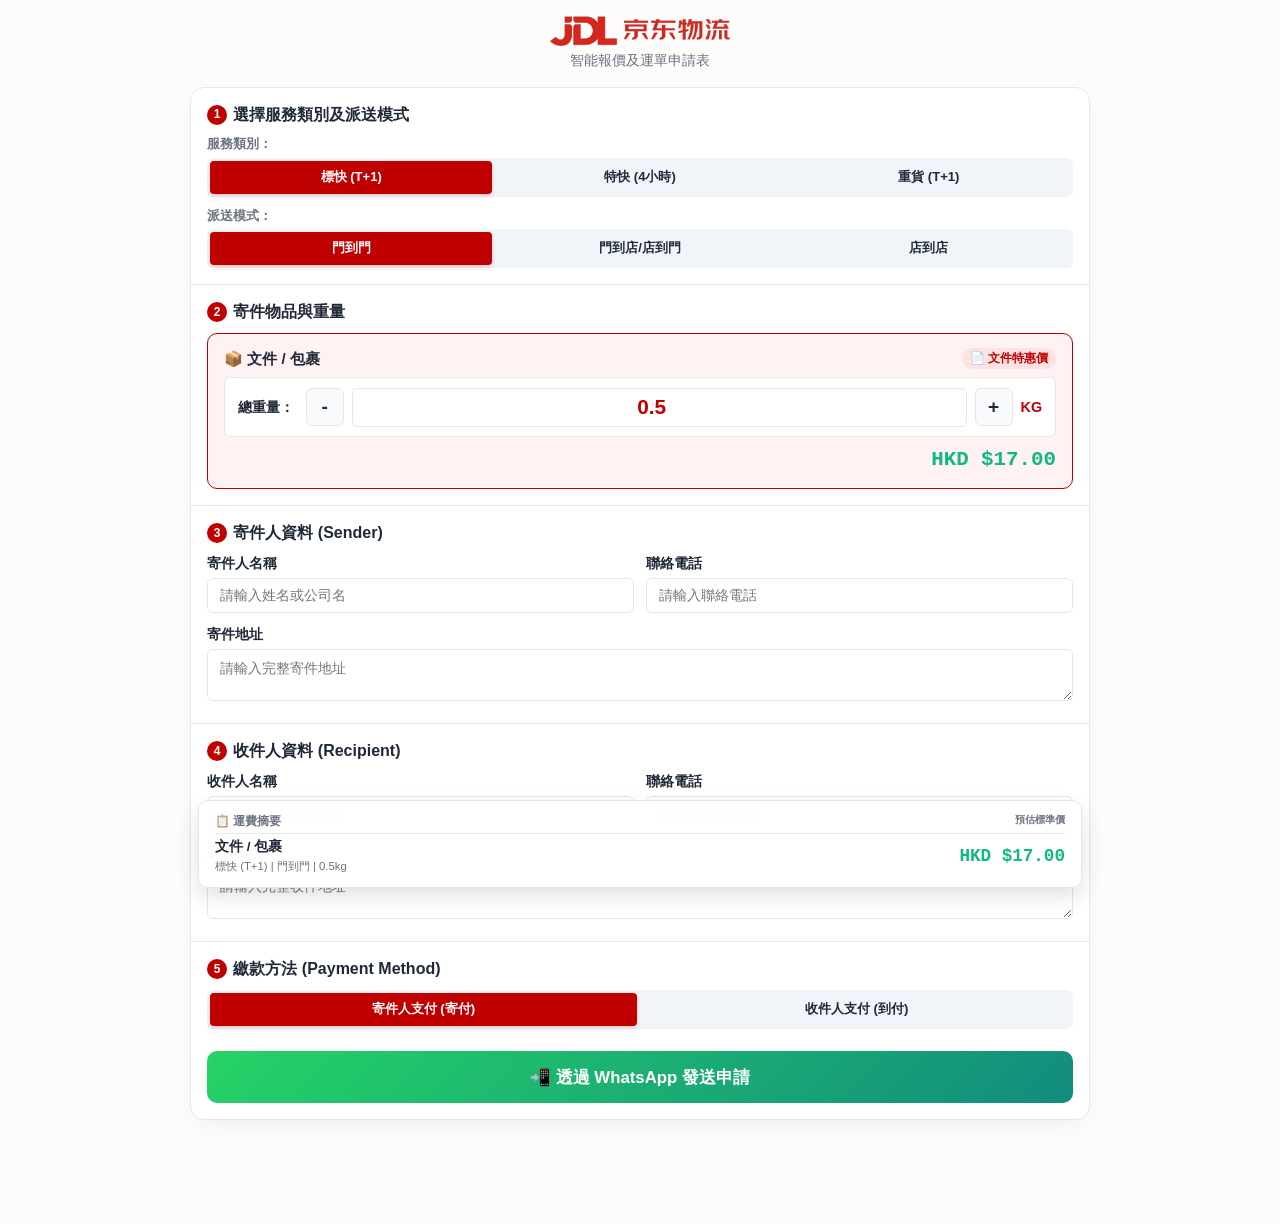
==== index.html @ 19d248dd "Add files via upload" ====
<!DOCTYPE html>
<html lang="zh-HK">
<head>
    <meta charset="UTF-8">
    <meta name="viewport" content="width=device-width, initial-scale=1.0">
    <title>京東快遞服務申請表</title>
    
    <!-- Google tag (gtag.js) -->
    <script async src="https://www.googletagmanager.com/gtag/js?id=G-VL0L3652B4"></script>
    <script>
      window.dataLayer = window.dataLayer || [];
      function gtag(){dataLayer.push(arguments);}
      gtag('js', new Date());

      gtag('config', 'G-VL0L3652B4');
    </script>

    <!-- Meta Pixel (Facebook Pixel) 追蹤碼 -->
    <script>
      !function(f,b,e,v,n,t,s)
      {if(f.fbq)return;n=f.fbq=function(){n.callMethod?
      n.callMethod.apply(n,arguments):n.queue.push(arguments)};
      if(!f._fbq)f._fbq=n;n.push=n;n.loaded=!0;n.version='2.0';
      n.queue=[];t=b.createElement(e);t.async=!0;
      t.src=v;s=b.getElementsByTagName(e)[0];
      s.parentNode.insertBefore(t,s)}(window, document,'script',
      'https://connect.facebook.net/en_US/fbevents.js');
      
      fbq('init', 'YOUR_PIXEL_ID');
      fbq('track', 'PageView');
    </script>
    <noscript>
      <img height="1" width="1" style="display:none" src="https://www.facebook.com/tr?id=YOUR_PIXEL_ID&ev=PageView&noscript=1"/>
    </noscript>

    <style>
        :root {
            --bg-primary: #fdfcfb;
            --bg-secondary: #ffffff;
            --accent-red: #c00000;
            --accent-green: #10b981;
            --text-primary: #1f2937;
            --text-secondary: #6b7280;
            --border-light: #e5e7eb;
            --radius-sm: 6px;
            --radius-md: 10px;
            --radius-lg: 14px;
        }

        * {
            margin: 0;
            padding: 0;
            box-sizing: border-box;
        }

        body {
            font-family: 'Inter', -apple-system, BlinkMacSystemFont, sans-serif;
            background: var(--bg-primary);
            color: var(--text-primary);
            line-height: 1.4;
            padding: 1rem 0.75rem 6.5rem 0.75rem;
        }

        .container {
            max-width: 900px;
            margin: 0 auto;
        }

        .header {
            text-align: center;
            margin-bottom: 1rem;
        }

        .header-logo {
            max-width: 180px;
            width: 60%;
            height: auto;
            display: block;
            margin: 0 auto 0.25rem auto;
        }

        .header p {
            font-size: 0.9rem;
            color: var(--text-secondary);
        }

        .form-container {
            background: var(--bg-secondary);
            border-radius: var(--radius-lg);
            box-shadow: 0 10px 25px -5px rgba(0, 0, 0, 0.05);
            overflow: hidden;
            border: 1px solid var(--border-light);
        }

        .form-section {
            padding: 1rem;
            border-bottom: 1px solid var(--border-light);
        }

        .form-section:last-child {
            border-bottom: none;
        }

        .section-title {
            font-size: 1rem;
            font-weight: 700;
            margin-bottom: 0.6rem;
            display: flex;
            align-items: center;
            gap: 0.4rem;
        }

        .section-icon {
            width: 20px;
            height: 20px;
            background: var(--accent-red);
            border-radius: 50%;
            display: flex;
            align-items: center;
            justify-content: center;
            color: white;
            font-size: 0.75rem;
            font-weight: 700;
            flex-shrink: 0;
        }

        .compact-group {
            margin-bottom: 0.6rem;
        }

        .compact-group:last-child {
            margin-bottom: 0;
        }

        .compact-label {
            font-size: 0.8rem;
            font-weight: 600;
            color: var(--text-secondary);
            margin-bottom: 0.3rem;
            display: block;
        }

        .segmented-grid {
            display: grid;
            grid-template-columns: repeat(3, 1fr);
            gap: 0.4rem;
            background: #f1f5f9;
            padding: 3px;
            border-radius: var(--radius-sm);
        }

        .segmented-btn {
            position: relative;
            text-align: center;
            padding: 0.45rem 0.2rem;
            border-radius: 4px;
            cursor: pointer;
            font-size: 0.82rem;
            font-weight: 600;
            color: var(--text-primary);
            transition: all 0.15s ease;
            display: flex;
            align-items: center;
            justify-content: center;
            user-select: none;
            white-space: nowrap;
        }

        .segmented-btn input[type="radio"] {
            position: absolute;
            opacity: 0;
            width: 0;
            height: 0;
        }

        .segmented-btn:has(input:checked) {
            background-color: var(--accent-red);
            color: #ffffff;
            font-weight: 700;
            box-shadow: 0 2px 4px rgba(192, 0, 0, 0.2);
        }

        .combined-item-card {
            border: 1.5px solid var(--accent-red);
            background: #fef2f2;
            border-radius: var(--radius-md);
            padding: 0.85rem 1rem;
        }

        .item-title-row {
            display: flex;
            justify-content: space-between;
            align-items: center;
            margin-bottom: 0.5rem;
        }

        .item-title {
            font-size: 0.95rem;
            font-weight: 700;
            color: var(--text-primary);
        }

        .badge-type {
            font-size: 0.75rem;
            padding: 0.15rem 0.5rem;
            border-radius: 12px;
            font-weight: 700;
            background: #fee2e2;
            color: var(--accent-red);
        }

        /* 📐 重量設置容器：自動拉伸佔滿整體闊度 */
        .weight-setting-box {
            display: flex;
            align-items: center;
            justify-content: space-between;
            background: #ffffff;
            padding: 0.6rem 0.8rem;
            border-radius: var(--radius-sm);
            border: 1px solid var(--border-light);
            gap: 0.75rem;
        }

        .weight-stepper {
            display: flex;
            align-items: center;
            gap: 0.5rem;
            flex: 1; /* 👈 伸展佔滿空間 */
        }

        .btn-step {
            width: 38px;
            height: 38px;
            border: 1px solid var(--border-light);
            background: #f8fafc;
            border-radius: 6px;
            font-size: 1.2rem;
            font-weight: bold;
            color: var(--text-primary);
            cursor: pointer;
            display: flex;
            align-items: center;
            justify-content: center;
            flex-shrink: 0;
        }

        .quantity-input {
            flex: 1; /* 👈 自動放大佔滿按鈕之間的闊度 */
            width: 100%;
            min-width: 0;
            padding: 0.4rem 0.2rem;
            border: 1.5px solid var(--border-light);
            border-radius: var(--radius-sm);
            text-align: center;
            font-size: 1.3rem;
            font-weight: 800;
            color: var(--accent-red);
            background: #ffffff;
        }

        .price-large-display {
            margin-top: 0.5rem;
            text-align: right;
            font-size: 1.3rem;
            font-weight: 800;
            color: var(--accent-green);
            font-family: monospace;
        }

        .form-group {
            margin-bottom: 0.75rem;
        }

        .form-label {
            display: block;
            font-weight: 600;
            margin-bottom: 0.3rem;
            font-size: 0.85rem;
        }

        .form-input {
            width: 100%;
            padding: 0.55rem 0.75rem;
            border: 1px solid var(--border-light);
            border-radius: var(--radius-sm);
            font-size: 0.9rem;
            transition: border-color 0.2s ease;
        }

        .form-input:focus {
            outline: none;
            border-color: #25D366;
        }

        textarea.form-input {
            resize: vertical;
        }

        .form-row {
            display: grid;
            grid-template-columns: 1fr 1fr;
            gap: 0.75rem;
        }

        .submit-btn {
            width: 100%;
            padding: 0.9rem;
            background: linear-gradient(135deg, #25D366, #128C7E);
            color: white;
            border: none;
            border-radius: var(--radius-md);
            font-size: 1.05rem;
            font-weight: 700;
            cursor: pointer;
            transition: all 0.3s ease;
            position: relative;
        }

        .submit-btn.ready-to-submit {
            animation: pulse-glow 1.5s infinite ease-in-out;
            background: linear-gradient(135deg, #20bd5a, #0e7065);
        }

        @keyframes pulse-glow {
            0% {
                transform: scale(1);
                box-shadow: 0 0 0 0 rgba(37, 211, 102, 0.7);
            }
            50% {
                transform: scale(1.02);
                box-shadow: 0 0 0 14px rgba(37, 211, 102, 0);
            }
            100% {
                transform: scale(1);
                box-shadow: 0 0 0 0 rgba(37, 211, 102, 0);
            }
        }

        .floating-total {
            position: fixed;
            bottom: 0.75rem;
            right: 0.75rem;
            left: 0.75rem;
            background: rgba(255, 255, 255, 0.98);
            padding: 0.75rem 1rem;
            border-radius: var(--radius-md);
            box-shadow: 0 8px 20px rgba(0, 0, 0, 0.12);
            border: 1px solid var(--border-light);
            z-index: 1000;
            max-width: 884px;
            margin: 0 auto;
        }

        .floating-total-header {
            font-size: 0.75rem;
            font-weight: 700;
            color: var(--text-secondary);
            margin-bottom: 0.2rem;
            border-bottom: 1px solid var(--border-light);
            padding-bottom: 0.2rem;
            display: flex;
            justify-content: space-between;
        }

        .summary-row {
            display: flex;
            justify-content: space-between;
            align-items: center;
            font-size: 0.85rem;
        }

        @media (max-width: 640px) {
            .form-row { grid-template-columns: 1fr; gap: 0.5rem; }
        }
    </style>
</head>
<body>
    <div class="container">
        <div class="header">
            <img src="jdl-logo.png" alt="京東物流 JDL Logo" class="header-logo">
            <p>智能報價及運單申請表</p>
        </div>

        <form id="orderForm" class="form-container">
            
            <!-- 區塊 1：服務類別及派送模式 -->
            <div class="form-section">
                <h2 class="section-title">
                    <span class="section-icon">1</span>
                    選擇服務類別及派送模式
                </h2>
                
                <div class="compact-group">
                    <span class="compact-label">服務類別：</span>
                    <div class="segmented-grid">
                        <label class="segmented-btn">
                            <input type="radio" name="serviceType" value="standard" checked>
                            <span>標快 (T+1)</span>
                        </label>
                        <label class="segmented-btn">
                            <input type="radio" name="serviceType" value="express">
                            <span>特快 (4小時)</span>
                        </label>
                        <label class="segmented-btn">
                            <input type="radio" name="serviceType" value="heavy">
                            <span>重貨 (T+1)</span>
                        </label>
                    </div>
                </div>

                <div class="compact-group">
                    <span class="compact-label">派送模式：</span>
                    <div class="segmented-grid">
                        <label class="segmented-btn">
                            <input type="radio" name="deliveryMethod" value="d2d" checked>
                            <span>門到門</span>
                        </label>
                        <label class="segmented-btn">
                            <input type="radio" name="deliveryMethod" value="d2s">
                            <span>門到店/店到門</span>
                        </label>
                        <label class="segmented-btn">
                            <input type="radio" name="deliveryMethod" value="s2s">
                            <span>店到店</span>
                        </label>
                    </div>
                </div>
            </div>

            <!-- 區塊 2：寄件物品與重量 -->
            <div class="form-section">
                <h2 class="section-title">
                    <span class="section-icon">2</span>
                    寄件物品與重量
                </h2>
                
                <div class="combined-item-card">
                    <div class="item-title-row">
                        <span class="item-title">📦 文件 / 包裹</span>
                        <span class="badge-type" id="pricingTypeBadge">📄 文件特惠價</span>
                    </div>

                    <div class="weight-setting-box">
                        <span style="font-weight: 700; font-size: 0.85rem; flex-shrink:0;">總重量：</span>
                        <div class="weight-stepper">
                            <button type="button" class="btn-step" onclick="changeWeight(-0.5)">-</button>
                            <input type="number" id="weightInput" class="quantity-input" min="0.1" max="3000" step="0.5" value="0.5">
                            <button type="button" class="btn-step" onclick="changeWeight(0.5)">+</button>
                            <span style="font-weight: 800; color: var(--accent-red); font-size: 0.9rem; flex-shrink:0;">KG</span>
                        </div>
                    </div>

                    <!-- 價格加入 HKD -->
                    <div class="price-large-display" id="itemPriceDisplay">
                        HKD $17.00
                    </div>
                </div>
            </div>

            <!-- 區塊 3：寄件人資料 -->
            <div class="form-section">
                <h2 class="section-title">
                    <span class="section-icon">3</span>
                    寄件人資料 (Sender)
                </h2>
                <div class="form-row">
                    <div class="form-group">
                        <label class="form-label" for="senderName">寄件人名稱</label>
                        <input type="text" id="senderName" class="form-input" required placeholder="請輸入姓名或公司名">
                    </div>
                    <div class="form-group">
                        <label class="form-label" for="senderPhone">聯絡電話</label>
                        <input type="tel" id="senderPhone" class="form-input" required maxlength="12" inputmode="numeric" placeholder="請輸入聯絡電話">
                    </div>
                </div>
                <div class="form-group" style="margin-bottom:0;">
                    <label class="form-label" for="senderAddress">寄件地址</label>
                    <textarea id="senderAddress" class="form-input" rows="2" required placeholder="請輸入完整寄件地址"></textarea>
                </div>
            </div>

            <!-- 區塊 4：收件人資料 -->
            <div class="form-section">
                <h2 class="section-title">
                    <span class="section-icon">4</span>
                    收件人資料 (Recipient)
                </h2>
                <div class="form-row">
                    <div class="form-group">
                        <label class="form-label" for="recipientName">收件人名稱</label>
                        <input type="text" id="recipientName" class="form-input" required placeholder="請輸入姓名或公司名">
                    </div>
                    <div class="form-group">
                        <label class="form-label" for="recipientPhone">聯絡電話</label>
                        <input type="tel" id="recipientPhone" class="form-input" required maxlength="12" inputmode="numeric" placeholder="請輸入聯絡電話">
                    </div>
                </div>
                <div class="form-group" style="margin-bottom:0;">
                    <label class="form-label" for="recipientAddress">到貨地址</label>
                    <textarea id="recipientAddress" class="form-input" rows="2" required placeholder="請輸入完整收件地址"></textarea>
                </div>
            </div>

            <!-- 區塊 5：付款方式 -->
            <div class="form-section">
                <h2 class="section-title">
                    <span class="section-icon">5</span>
                    繳款方法 (Payment Method)
                </h2>
                <div class="segmented-grid" style="grid-template-columns: 1fr 1fr;">
                    <label class="segmented-btn">
                        <input type="radio" name="paymentMethod" value="寄件人支付 (寄付)" checked>
                        <span>寄件人支付 (寄付)</span>
                    </label>
                    <label class="segmented-btn">
                        <input type="radio" name="paymentMethod" value="收件人支付 (到付)">
                        <span>收件人支付 (到付)</span>
                    </label>
                </div>
                <br>
                <button type="submit" class="submit-btn" id="submitBtn">📲 透過 WhatsApp 發送申請</button>
            </div>
        </form>
    </div>

    <!-- 浮動運費摘要面板 -->
    <div class="floating-total">
        <div class="floating-total-header">
            <span>📋 運費摘要</span>
            <small style="color:var(--text-secondary);">預估標準價</small>
        </div>
        <div id="orderSummary"></div>
    </div>

    <script>
        let currentCalculatedPrice = 0;
        let currentError = null;

        function changeWeight(delta) {
            const input = document.getElementById('weightInput');
            let val = parseFloat(input.value) || 0;
            val = Math.max(0.1, parseFloat((val + delta).toFixed(1)));
            input.value = val;
            updateAllPrices();
        }

        // 依據完整 $0.5kg 梯次進階運費計算邏輯
        function calculatePrice(weight, serviceType, deliveryMethod) {
            if (weight <= 0) return { finalPrice: null, error: '請輸入有效重量' };

            if (serviceType === 'express') {
                deliveryMethod = 'd2d';
            }

            // 1. 0.5kg 特惠
            if (weight <= 0.5) {
                if (serviceType === 'heavy') {
                    return { finalPrice: null, error: '京快重貨不設 0.5kg 項目' };
                }
                if (serviceType === 'express') {
                    return { finalPrice: 33 };
                }
                if (serviceType === 'standard') {
                    if (deliveryMethod === 's2s') return { finalPrice: 14 };
                    return { finalPrice: 17 };
                }
            }

            // 2. 超過 20.0kg
            if (weight > 20) {
                if (serviceType === 'express') {
                    return { finalPrice: null, error: '京東特快上限為 20kg (不設此項目)' };
                }
                if (serviceType === 'standard') {
                    const extraKg = Math.ceil(weight - 20);
                    let basePrice = 258;
                    if (deliveryMethod === 'd2s') basePrice = 253;
                    if (deliveryMethod === 's2s') basePrice = 248;
                    return { finalPrice: basePrice + (extraKg * 13) };
                }
                if (serviceType === 'heavy') {
                    if (weight <= 39) return { finalPrice: 155 };
                    if (weight <= 59) return { finalPrice: 184 };
                    if (weight <= 79) return { finalPrice: 230 };
                    if (weight <= 300) return { finalPrice: 276 };
                    
                    const extraKg = Math.ceil(weight - 300);
                    return { finalPrice: 276 + (extraKg * 0.7) };
                }
            }

            // 3. 0.5kg - 20.0kg 完整 $0.5kg 級距矩陣
            const tier = (Math.ceil(weight * 2) / 2).toFixed(1);

            const priceTable = {
                "1.0": { express: 33, heavy: 27, standard: { d2d: 27, d2s: 22, s2s: 14 } },
                "1.5": { express: 41, heavy: 34, standard: { d2d: 34, d2s: 29, s2s: 14 } },
                "2.0": { express: 48, heavy: 40, standard: { d2d: 40, d2s: 35, s2s: 14 } },
                "2.5": { express: 56, heavy: 47, standard: { d2d: 47, d2s: 42, s2s: 24 } },
                "3.0": { express: 63, heavy: 53, standard: { d2d: 53, d2s: 48, s2s: 24 } },
                "3.5": { express: 71, heavy: 60, standard: { d2d: 53, d2s: 48, s2s: 24 } },
                "4.0": { express: 78, heavy: 66, standard: { d2d: 53, d2s: 48, s2s: 24 } },
                "4.5": { express: 86, heavy: 73, standard: { d2d: 53, d2s: 48, s2s: 24 } },
                "5.0": { express: 95, heavy: 78, standard: { d2d: 53, d2s: 48, s2s: 34 } },
                "5.5": { express: 95, heavy: 78, standard: { d2d: 53, d2s: 48, s2s: 34 } },
                "6.0": { express: 109, heavy: 81, standard: { d2d: 62, d2s: 57, s2s: 34 } },
                "6.5": { express: 109, heavy: 81, standard: { d2d: 62, d2s: 57, s2s: 34 } },
                "7.0": { express: 123, heavy: 81, standard: { d2d: 62, d2s: 57, s2s: 34 } },
                "7.5": { express: 123, heavy: 81, standard: { d2d: 62, d2s: 57, s2s: 34 } },
                "8.0": { express: 138, heavy: 81, standard: { d2d: 62, d2s: 57, s2s: 34 } },
                "8.5": { express: 138, heavy: 81, standard: { d2d: 62, d2s: 57, s2s: 34 } },
                "9.0": { express: 152, heavy: 81, standard: { d2d: 62, d2s: 57, s2s: 34 } },
                "9.5": { express: 152, heavy: 81, standard: { d2d: 62, d2s: 57, s2s: 34 } },
                "10.0": { express: 166, heavy: 81, standard: { d2d: 62, d2s: 57, s2s: 61 } },
                "10.5": { express: 166, heavy: 81, standard: { d2d: 62, d2s: 57, s2s: 61 } },
                "11.0": { express: 180, heavy: 118, standard: { d2d: 71, d2s: 66, s2s: 61 } },
                "11.5": { express: 180, heavy: 118, standard: { d2d: 71, d2s: 66, s2s: 61 } },
                "12.0": { express: 195, heavy: 118, standard: { d2d: 71, d2s: 66, s2s: 61 } },
                "12.5": { express: 195, heavy: 118, standard: { d2d: 71, d2s: 66, s2s: 61 } },
                "13.0": { express: 209, heavy: 118, standard: { d2d: 71, d2s: 66, s2s: 61 } },
                "13.5": { express: 209, heavy: 118, standard: { d2d: 71, d2s: 66, s2s: 61 } },
                "14.0": { express: 223, heavy: 118, standard: { d2d: 71, d2s: 66, s2s: 61 } },
                "14.5": { express: 223, heavy: 118, standard: { d2d: 71, d2s: 66, s2s: 61 } },
                "15.0": { express: 238, heavy: 118, standard: { d2d: 71, d2s: 66, s2s: 61 } },
                "15.5": { express: 238, heavy: 118, standard: { d2d: 71, d2s: 66, s2s: 61 } },
                "16.0": { express: 252, heavy: 127, standard: { d2d: 80, d2s: 75, s2s: 70 } },
                "16.5": { express: 252, heavy: 127, standard: { d2d: 80, d2s: 75, s2s: 70 } },
                "17.0": { express: 266, heavy: 127, standard: { d2d: 80, d2s: 75, s2s: 70 } },
                "17.5": { express: 266, heavy: 127, standard: { d2d: 80, d2s: 75, s2s: 70 } },
                "18.0": { express: 281, heavy: 127, standard: { d2d: 80, d2s: 75, s2s: 70 } },
                "18.5": { express: 281, heavy: 127, standard: { d2d: 80, d2s: 75, s2s: 70 } },
                "19.0": { express: 295, heavy: 127, standard: { d2d: 80, d2s: 75, s2s: 70 } },
                "19.5": { express: 295, heavy: 127, standard: { d2d: 80, d2s: 75, s2s: 70 } },
                "20.0": { express: 309, heavy: 127, standard: { d2d: 80, d2s: 75, s2s: 70 } }
            };

            const data = priceTable[tier];
            if (!data) return { finalPrice: null, error: '無此重量級距' };

            if (serviceType === 'express') {
                return { finalPrice: data.express };
            } else if (serviceType === 'heavy') {
                return { finalPrice: data.heavy };
            } else {
                return { finalPrice: data.standard[deliveryMethod] };
            }
        }

        function checkFormValidity() {
            const form = document.getElementById('orderForm');
            const submitBtn = document.getElementById('submitBtn');
            const isFormValid = form.checkValidity() && !currentError;

            if (isFormValid) {
                submitBtn.classList.add('ready-to-submit');
            } else {
                submitBtn.classList.remove('ready-to-submit');
            }
        }

        function setupEventListeners() {
            const form = document.getElementById('orderForm');
            
            document.querySelectorAll('input[name="serviceType"]').forEach(r => r.addEventListener('change', updateAllPrices));
            document.querySelectorAll('input[name="deliveryMethod"]').forEach(r => r.addEventListener('change', updateAllPrices));
            document.getElementById('weightInput').addEventListener('input', updateAllPrices);
            
            form.addEventListener('input', checkFormValidity);
            form.addEventListener('change', checkFormValidity);
            form.addEventListener('submit', handleFormSubmit);
        }

        function updateAllPrices() {
            const deliveryMethod = document.querySelector('input[name="deliveryMethod"]:checked').value;
            const serviceType = document.querySelector('input[name="serviceType"]:checked').value;
            const weight = parseFloat(document.getElementById('weightInput').value) || 0.1;

            const res = calculatePrice(weight, serviceType, deliveryMethod);
            const badge = document.getElementById('pricingTypeBadge');
            const priceDisplay = document.getElementById('itemPriceDisplay');

            if (weight <= 0.5) {
                badge.textContent = '📄 文件特惠價';
                badge.style.background = '#fee2e2';
                badge.style.color = 'var(--accent-red)';
            } else {
                badge.textContent = '📦 包裹標準計價';
                badge.style.background = '#e0f2fe';
                badge.style.color = '#0369a1';
            }

            if (res.finalPrice === null) {
                currentCalculatedPrice = 0;
                currentError = res.error;
                priceDisplay.innerHTML = `<span style="color:#ef4444; font-size:0.95rem;">⚠️ ${res.error}</span>`;
            } else {
                currentCalculatedPrice = res.finalPrice;
                currentError = null;
                priceDisplay.textContent = `HKD $${res.finalPrice.toFixed(2)}`;
            }

            updateOrderSummary(weight, serviceType, deliveryMethod);
            checkFormValidity();
        }

        function updateOrderSummary(weight, serviceType, deliveryMethod) {
            const summaryContainer = document.getElementById('orderSummary');
            const globalMethodStr = document.querySelector('input[name="deliveryMethod"]:checked').parentNode.textContent.trim();

            let serviceLabel = '標快 (T+1)';
            if (serviceType === 'express') serviceLabel = '特快 (4小時)';
            if (serviceType === 'heavy') serviceLabel = '重貨 (T+1)';

            const methodStr = serviceType === 'express' ? '門到門' : globalMethodStr;

            if (currentError) {
                summaryContainer.innerHTML = `
                    <div class="summary-row">
                        <span style="color:#ef4444; font-weight:bold;">${currentError}</span>
                        <span style="color:#ef4444; font-weight:bold;">無法計算</span>
                    </div>
                `;
                return;
            }

            summaryContainer.innerHTML = `
                <div class="summary-row">
                    <span style="flex:1;">
                        <strong>文件 / 包裹</strong><br>
                        <small style="color:var(--text-secondary);">
                            ${serviceLabel} | ${methodStr} | ${weight}kg
                        </small>
                    </span>
                    <span style="font-family:monospace; font-size: 1.1rem; color: var(--accent-green); font-weight: bold;">
                        HKD $${currentCalculatedPrice.toFixed(2)}
                    </span>
                </div>
            `;
        }

        function handleFormSubmit(e) {
            e.preventDefault();

            if (currentError) {
                alert('提示：' + currentError);
                return;
            }

            const weight = parseFloat(document.getElementById('weightInput').value) || 0.1;
            const serviceType = document.querySelector('input[name="serviceType"]:checked').value;
            const globalMethodStr = document.querySelector('input[name="deliveryMethod"]:checked').parentNode.textContent.trim();

            let serviceLabel = '京東標快 (T+1)';
            if (serviceType === 'express') serviceLabel = '京東特快 (4小時)';
            if (serviceType === 'heavy') serviceLabel = '京快重貨 (T+1)';

            const methodStr = serviceType === 'express' ? '門到門' : globalMethodStr;

            let orderDetails = "📦 *【京東快遞 - 新運單申請】*\n\n";
            orderDetails += "*--- 寄件項目 ---*\n";
            orderDetails += `• 類型: 文件 / 包裹\n`;
            orderDetails += `  服務: ${serviceLabel}\n`;
            orderDetails += `  方式: ${methodStr}\n`;
            orderDetails += `  重量: ${weight}kg\n`;
            orderDetails += `*預估標準總金額: HKD $${currentCalculatedPrice.toFixed(2)}*\n\n`;

            const senderName = document.getElementById('senderName').value;
            const senderPhone = document.getElementById('senderPhone').value;
            const senderAddress = document.getElementById('senderAddress').value;

            const recipientName = document.getElementById('recipientName').value;
            const recipientPhone = document.getElementById('recipientPhone').value;
            const recipientAddress = document.getElementById('recipientAddress').value;

            const paymentMethod = document.querySelector('input[name="paymentMethod"]:checked').value;

            orderDetails += "*--- 寄件人資料 ---*\n";
            orderDetails += `👤 名稱: ${senderName}\n`;
            orderDetails += `📞 電話: ${senderPhone}\n`;
            orderDetails += `📍 地址: ${senderAddress}\n\n`;

            orderDetails += "*--- 收件人資料 ---*\n";
            orderDetails += `👤 名稱: ${recipientName}\n`;
            orderDetails += `📞 電話: ${recipientPhone}\n`;
            orderDetails += `📍 地址: ${recipientAddress}\n\n`;

            orderDetails += "*--- 繳款方法 ---*\n";
            orderDetails += `💳 選擇: ${paymentMethod}`;

            const myWhatsAppNumber = "85298884497"; 
            const encodedMessage = encodeURIComponent(orderDetails);
            window.open(`https://wa.me/${myWhatsAppNumber}?text=${encodedMessage}`, '_blank');
        }

        document.addEventListener('DOMContentLoaded', () => {
            setupEventListeners();
            updateAllPrices();
        });
    </script>
</body>
</html>
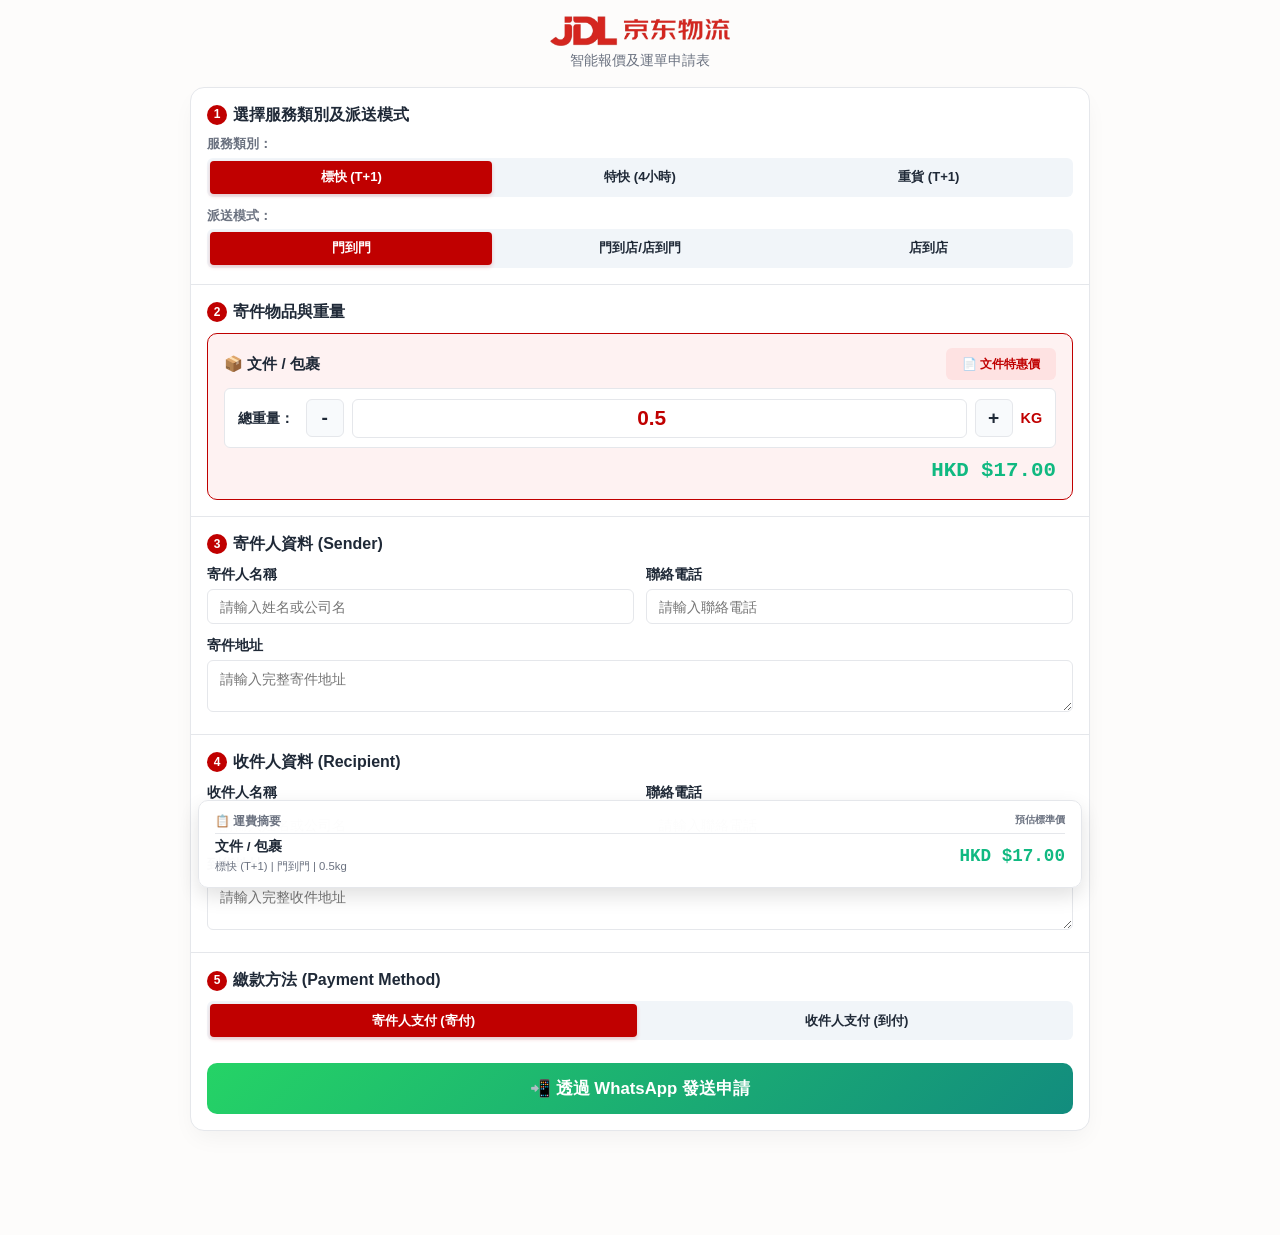
==== commit 65030b89: "Add files via upload" ====
--- a/index.html
+++ b/index.html
@@ -202,12 +202,13 @@
 
         .badge-type {
             font-size: 0.75rem;
-            padding: 0.15rem 0.5rem;
-            border-radius: 12px;
+            padding: 0.5rem 1.0rem;
+            border-radius: 6px;
             font-weight: 700;
             background: #fee2e2;
             color: var(--accent-red);
         }
+
 
         /* 📐 重量設置容器：自動拉伸佔滿整體闊度 */
         .weight-setting-box {
@@ -683,6 +684,10 @@
                 badge.textContent = '📄 文件特惠價';
                 badge.style.background = '#fee2e2';
                 badge.style.color = 'var(--accent-red)';
+            } else if (weight > 20) {
+                badge.textContent = '🏋️ 特快重貨價';
+                badge.style.background = '#fef3c7'; // 醒目的橙黃色背景
+                badge.style.color = '#b45309';      // 深橙色文字
             } else {
                 badge.textContent = '📦 包裹標準計價';
                 badge.style.background = '#e0f2fe';
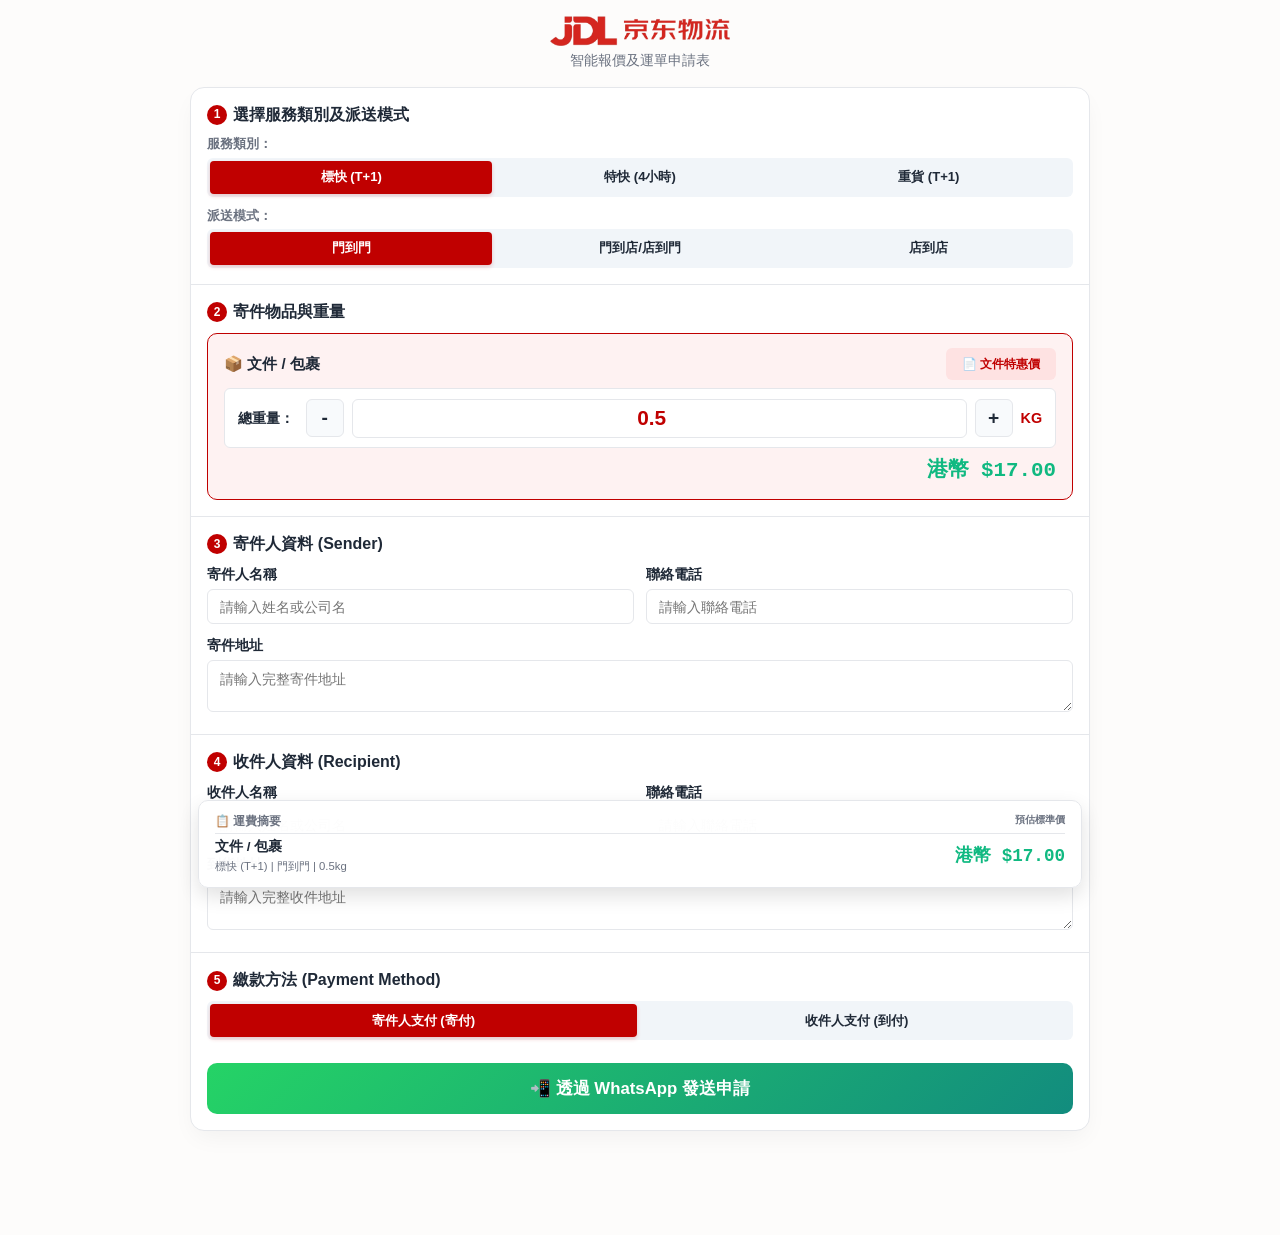
==== commit 8bed3e43: "Add files via upload" ====
--- a/index.html
+++ b/index.html
@@ -208,7 +208,6 @@
             background: #fee2e2;
             color: var(--accent-red);
         }
-
 
         /* 📐 重量設置容器：自動拉伸佔滿整體闊度 */
         .weight-setting-box {
@@ -453,7 +452,7 @@
 
                     <!-- 價格加入 HKD -->
                     <div class="price-large-display" id="itemPriceDisplay">
-                        HKD $17.00
+                        港幣 $17.00
                     </div>
                 </div>
             </div>
@@ -701,7 +700,7 @@
             } else {
                 currentCalculatedPrice = res.finalPrice;
                 currentError = null;
-                priceDisplay.textContent = `HKD $${res.finalPrice.toFixed(2)}`;
+                priceDisplay.textContent = `港幣 $${res.finalPrice.toFixed(2)}`;
             }
 
             updateOrderSummary(weight, serviceType, deliveryMethod);
@@ -737,7 +736,7 @@
                         </small>
                     </span>
                     <span style="font-family:monospace; font-size: 1.1rem; color: var(--accent-green); font-weight: bold;">
-                        HKD $${currentCalculatedPrice.toFixed(2)}
+                        港幣 $${currentCalculatedPrice.toFixed(2)}
                     </span>
                 </div>
             `;
@@ -767,7 +766,7 @@
             orderDetails += `  服務: ${serviceLabel}\n`;
             orderDetails += `  方式: ${methodStr}\n`;
             orderDetails += `  重量: ${weight}kg\n`;
-            orderDetails += `*預估標準總金額: HKD $${currentCalculatedPrice.toFixed(2)}*\n\n`;
+            orderDetails += `*預估標準總金額: 港幣 $${currentCalculatedPrice.toFixed(2)}*\n\n`;
 
             const senderName = document.getElementById('senderName').value;
             const senderPhone = document.getElementById('senderPhone').value;
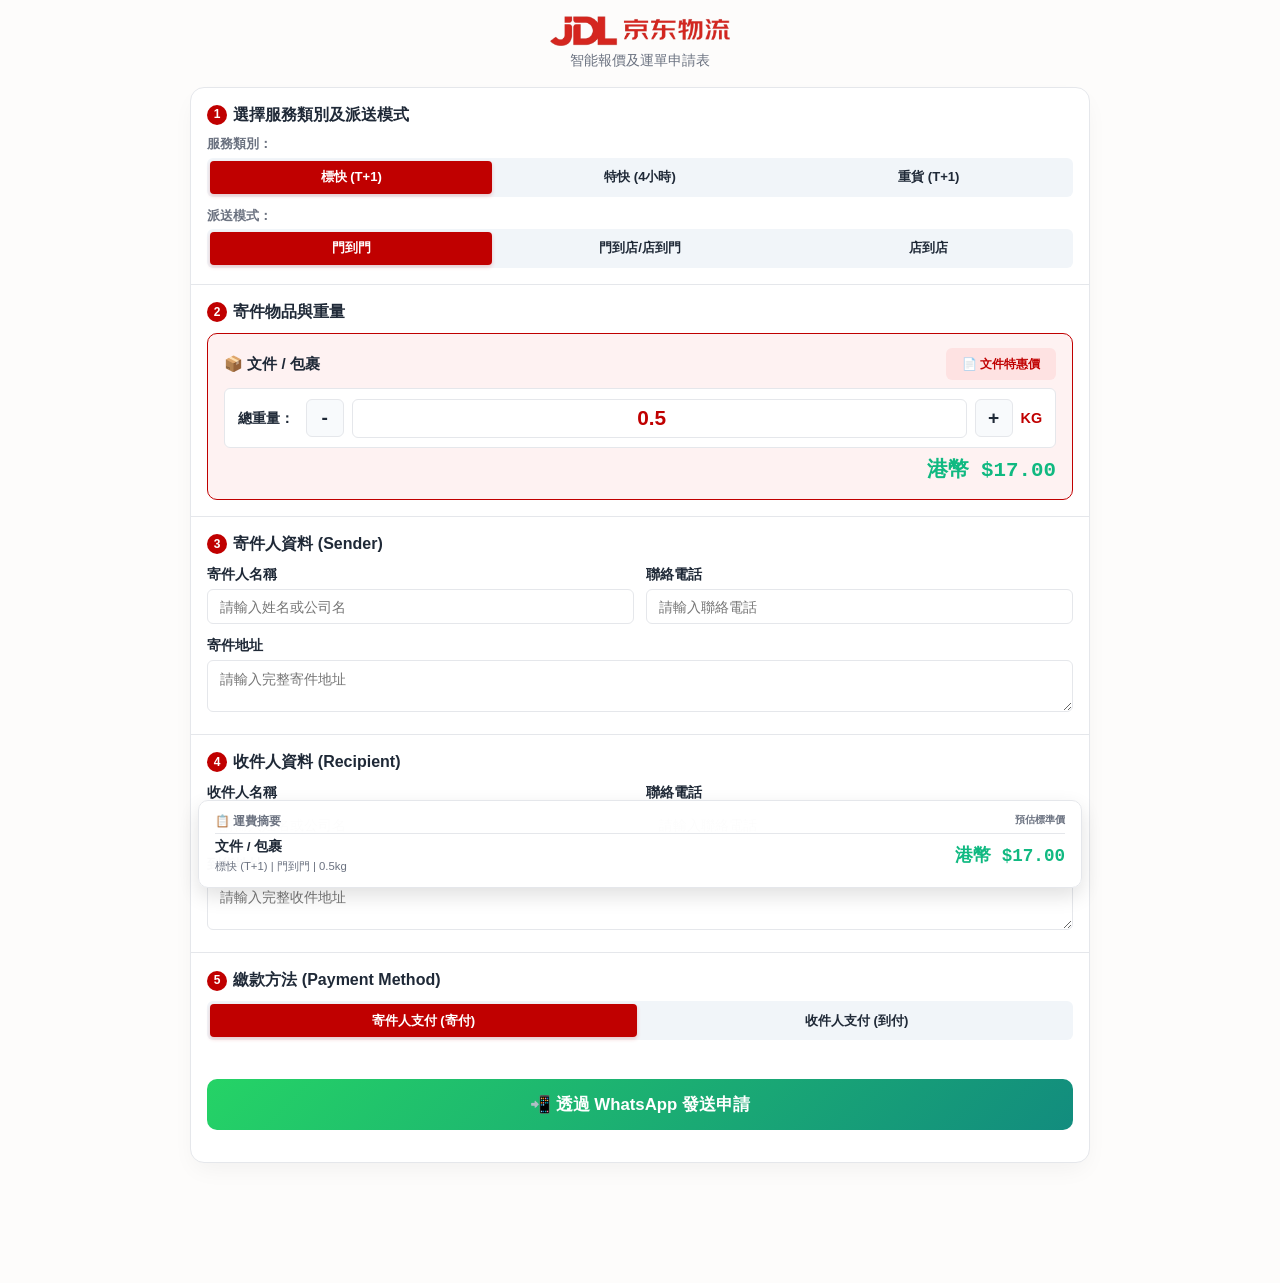
==== commit 776226a8: "Add files via upload" ====
--- a/index.html
+++ b/index.html
@@ -58,7 +58,7 @@
             background: var(--bg-primary);
             color: var(--text-primary);
             line-height: 1.4;
-            padding: 1rem 0.75rem 6.5rem 0.75rem;
+            padding: 1rem 0rem 7.5rem 0rem;
         }
 
         .container {
@@ -302,9 +302,11 @@
             gap: 0.75rem;
         }
 
+
         .submit-btn {
             width: 100%;
             padding: 0.9rem;
+            margin: 1rem 0rem;
             background: linear-gradient(135deg, #25D366, #128C7E);
             color: white;
             border: none;
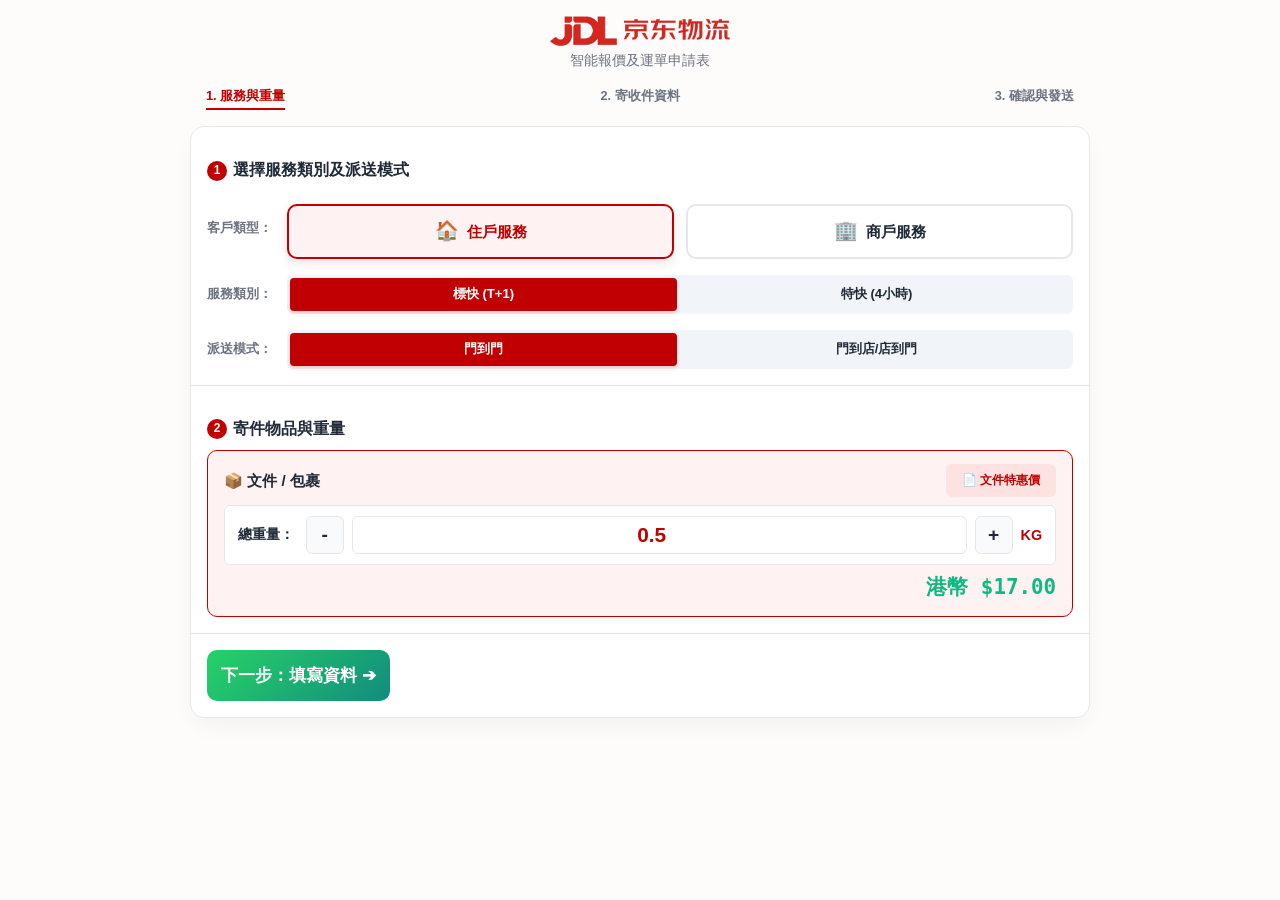
==== commit f6cb3991: "Add files via upload" ====
--- a/index.html
+++ b/index.html
@@ -4,377 +4,17 @@
     <meta charset="UTF-8">
     <meta name="viewport" content="width=device-width, initial-scale=1.0">
     <title>京東快遞服務申請表</title>
+    <!-- 載入外部 CSS -->
+    <link rel="stylesheet" href="style.css">
     
-    <!-- Google tag (gtag.js) -->
+    <!-- Google tag & Meta Pixel 追蹤碼 -->
     <script async src="https://www.googletagmanager.com/gtag/js?id=G-VL0L3652B4"></script>
     <script>
       window.dataLayer = window.dataLayer || [];
       function gtag(){dataLayer.push(arguments);}
       gtag('js', new Date());
-
       gtag('config', 'G-VL0L3652B4');
     </script>
-
-    <!-- Meta Pixel (Facebook Pixel) 追蹤碼 -->
-    <script>
-      !function(f,b,e,v,n,t,s)
-      {if(f.fbq)return;n=f.fbq=function(){n.callMethod?
-      n.callMethod.apply(n,arguments):n.queue.push(arguments)};
-      if(!f._fbq)f._fbq=n;n.push=n;n.loaded=!0;n.version='2.0';
-      n.queue=[];t=b.createElement(e);t.async=!0;
-      t.src=v;s=b.getElementsByTagName(e)[0];
-      s.parentNode.insertBefore(t,s)}(window, document,'script',
-      'https://connect.facebook.net/en_US/fbevents.js');
-      
-      fbq('init', 'YOUR_PIXEL_ID');
-      fbq('track', 'PageView');
-    </script>
-    <noscript>
-      <img height="1" width="1" style="display:none" src="https://www.facebook.com/tr?id=YOUR_PIXEL_ID&ev=PageView&noscript=1"/>
-    </noscript>
-
-    <style>
-        :root {
-            --bg-primary: #fdfcfb;
-            --bg-secondary: #ffffff;
-            --accent-red: #c00000;
-            --accent-green: #10b981;
-            --text-primary: #1f2937;
-            --text-secondary: #6b7280;
-            --border-light: #e5e7eb;
-            --radius-sm: 6px;
-            --radius-md: 10px;
-            --radius-lg: 14px;
-        }
-
-        * {
-            margin: 0;
-            padding: 0;
-            box-sizing: border-box;
-        }
-
-        body {
-            font-family: 'Inter', -apple-system, BlinkMacSystemFont, sans-serif;
-            background: var(--bg-primary);
-            color: var(--text-primary);
-            line-height: 1.4;
-            padding: 1rem 0rem 7.5rem 0rem;
-        }
-
-        .container {
-            max-width: 900px;
-            margin: 0 auto;
-        }
-
-        .header {
-            text-align: center;
-            margin-bottom: 1rem;
-        }
-
-        .header-logo {
-            max-width: 180px;
-            width: 60%;
-            height: auto;
-            display: block;
-            margin: 0 auto 0.25rem auto;
-        }
-
-        .header p {
-            font-size: 0.9rem;
-            color: var(--text-secondary);
-        }
-
-        .form-container {
-            background: var(--bg-secondary);
-            border-radius: var(--radius-lg);
-            box-shadow: 0 10px 25px -5px rgba(0, 0, 0, 0.05);
-            overflow: hidden;
-            border: 1px solid var(--border-light);
-        }
-
-        .form-section {
-            padding: 1rem;
-            border-bottom: 1px solid var(--border-light);
-        }
-
-        .form-section:last-child {
-            border-bottom: none;
-        }
-
-        .section-title {
-            font-size: 1rem;
-            font-weight: 700;
-            margin-bottom: 0.6rem;
-            display: flex;
-            align-items: center;
-            gap: 0.4rem;
-        }
-
-        .section-icon {
-            width: 20px;
-            height: 20px;
-            background: var(--accent-red);
-            border-radius: 50%;
-            display: flex;
-            align-items: center;
-            justify-content: center;
-            color: white;
-            font-size: 0.75rem;
-            font-weight: 700;
-            flex-shrink: 0;
-        }
-
-        .compact-group {
-            margin-bottom: 0.6rem;
-        }
-
-        .compact-group:last-child {
-            margin-bottom: 0;
-        }
-
-        .compact-label {
-            font-size: 0.8rem;
-            font-weight: 600;
-            color: var(--text-secondary);
-            margin-bottom: 0.3rem;
-            display: block;
-        }
-
-        .segmented-grid {
-            display: grid;
-            grid-template-columns: repeat(3, 1fr);
-            gap: 0.4rem;
-            background: #f1f5f9;
-            padding: 3px;
-            border-radius: var(--radius-sm);
-        }
-
-        .segmented-btn {
-            position: relative;
-            text-align: center;
-            padding: 0.45rem 0.2rem;
-            border-radius: 4px;
-            cursor: pointer;
-            font-size: 0.82rem;
-            font-weight: 600;
-            color: var(--text-primary);
-            transition: all 0.15s ease;
-            display: flex;
-            align-items: center;
-            justify-content: center;
-            user-select: none;
-            white-space: nowrap;
-        }
-
-        .segmented-btn input[type="radio"] {
-            position: absolute;
-            opacity: 0;
-            width: 0;
-            height: 0;
-        }
-
-        .segmented-btn:has(input:checked) {
-            background-color: var(--accent-red);
-            color: #ffffff;
-            font-weight: 700;
-            box-shadow: 0 2px 4px rgba(192, 0, 0, 0.2);
-        }
-
-        .combined-item-card {
-            border: 1.5px solid var(--accent-red);
-            background: #fef2f2;
-            border-radius: var(--radius-md);
-            padding: 0.85rem 1rem;
-        }
-
-        .item-title-row {
-            display: flex;
-            justify-content: space-between;
-            align-items: center;
-            margin-bottom: 0.5rem;
-        }
-
-        .item-title {
-            font-size: 0.95rem;
-            font-weight: 700;
-            color: var(--text-primary);
-        }
-
-        .badge-type {
-            font-size: 0.75rem;
-            padding: 0.5rem 1.0rem;
-            border-radius: 6px;
-            font-weight: 700;
-            background: #fee2e2;
-            color: var(--accent-red);
-        }
-
-        /* 📐 重量設置容器：自動拉伸佔滿整體闊度 */
-        .weight-setting-box {
-            display: flex;
-            align-items: center;
-            justify-content: space-between;
-            background: #ffffff;
-            padding: 0.6rem 0.8rem;
-            border-radius: var(--radius-sm);
-            border: 1px solid var(--border-light);
-            gap: 0.75rem;
-        }
-
-        .weight-stepper {
-            display: flex;
-            align-items: center;
-            gap: 0.5rem;
-            flex: 1; /* 👈 伸展佔滿空間 */
-        }
-
-        .btn-step {
-            width: 38px;
-            height: 38px;
-            border: 1px solid var(--border-light);
-            background: #f8fafc;
-            border-radius: 6px;
-            font-size: 1.2rem;
-            font-weight: bold;
-            color: var(--text-primary);
-            cursor: pointer;
-            display: flex;
-            align-items: center;
-            justify-content: center;
-            flex-shrink: 0;
-        }
-
-        .quantity-input {
-            flex: 1; /* 👈 自動放大佔滿按鈕之間的闊度 */
-            width: 100%;
-            min-width: 0;
-            padding: 0.4rem 0.2rem;
-            border: 1.5px solid var(--border-light);
-            border-radius: var(--radius-sm);
-            text-align: center;
-            font-size: 1.3rem;
-            font-weight: 800;
-            color: var(--accent-red);
-            background: #ffffff;
-        }
-
-        .price-large-display {
-            margin-top: 0.5rem;
-            text-align: right;
-            font-size: 1.3rem;
-            font-weight: 800;
-            color: var(--accent-green);
-            font-family: monospace;
-        }
-
-        .form-group {
-            margin-bottom: 0.75rem;
-        }
-
-        .form-label {
-            display: block;
-            font-weight: 600;
-            margin-bottom: 0.3rem;
-            font-size: 0.85rem;
-        }
-
-        .form-input {
-            width: 100%;
-            padding: 0.55rem 0.75rem;
-            border: 1px solid var(--border-light);
-            border-radius: var(--radius-sm);
-            font-size: 0.9rem;
-            transition: border-color 0.2s ease;
-        }
-
-        .form-input:focus {
-            outline: none;
-            border-color: #25D366;
-        }
-
-        textarea.form-input {
-            resize: vertical;
-        }
-
-        .form-row {
-            display: grid;
-            grid-template-columns: 1fr 1fr;
-            gap: 0.75rem;
-        }
-
-
-        .submit-btn {
-            width: 100%;
-            padding: 0.9rem;
-            margin: 1rem 0rem;
-            background: linear-gradient(135deg, #25D366, #128C7E);
-            color: white;
-            border: none;
-            border-radius: var(--radius-md);
-            font-size: 1.05rem;
-            font-weight: 700;
-            cursor: pointer;
-            transition: all 0.3s ease;
-            position: relative;
-        }
-
-        .submit-btn.ready-to-submit {
-            animation: pulse-glow 1.5s infinite ease-in-out;
-            background: linear-gradient(135deg, #20bd5a, #0e7065);
-        }
-
-        @keyframes pulse-glow {
-            0% {
-                transform: scale(1);
-                box-shadow: 0 0 0 0 rgba(37, 211, 102, 0.7);
-            }
-            50% {
-                transform: scale(1.02);
-                box-shadow: 0 0 0 14px rgba(37, 211, 102, 0);
-            }
-            100% {
-                transform: scale(1);
-                box-shadow: 0 0 0 0 rgba(37, 211, 102, 0);
-            }
-        }
-
-        .floating-total {
-            position: fixed;
-            bottom: 0.75rem;
-            right: 0.75rem;
-            left: 0.75rem;
-            background: rgba(255, 255, 255, 0.98);
-            padding: 0.75rem 1rem;
-            border-radius: var(--radius-md);
-            box-shadow: 0 8px 20px rgba(0, 0, 0, 0.12);
-            border: 1px solid var(--border-light);
-            z-index: 1000;
-            max-width: 884px;
-            margin: 0 auto;
-        }
-
-        .floating-total-header {
-            font-size: 0.75rem;
-            font-weight: 700;
-            color: var(--text-secondary);
-            margin-bottom: 0.2rem;
-            border-bottom: 1px solid var(--border-light);
-            padding-bottom: 0.2rem;
-            display: flex;
-            justify-content: space-between;
-        }
-
-        .summary-row {
-            display: flex;
-            justify-content: space-between;
-            align-items: center;
-            font-size: 0.85rem;
-        }
-
-        @media (max-width: 640px) {
-            .form-row { grid-template-columns: 1fr; gap: 0.5rem; }
-        }
-    </style>
 </head>
 <body>
     <div class="container">
@@ -383,425 +23,185 @@
             <p>智能報價及運單申請表</p>
         </div>
 
+        <!-- 進度條 -->
+        <div class="progress-bar">
+            <div class="step active" id="step1">1. 服務與重量</div>
+            <div class="step" id="step2">2. 寄收件資料</div>
+            <div class="step" id="step3">3. 確認與發送</div>
+        </div>
+
         <form id="orderForm" class="form-container">
             
-            <!-- 區塊 1：服務類別及派送模式 -->
+            <!-- ================= PAGE 1 ================= -->
+            <div id="page1" class="page active" style="display: block;">
+            <!-- 區塊 1：選擇服務類別及派送模式 -->
             <div class="form-section">
-                <h2 class="section-title">
-                    <span class="section-icon">1</span>
-                    選擇服務類別及派送模式
-                </h2>
+                <h2 class="section-title"><span class="section-icon">1</span>選擇服務類別及派送模式</h2>
                 
-                <div class="compact-group">
-                    <span class="compact-label">服務類別：</span>
-                    <div class="segmented-grid">
+                <!-- 改為橫向同行的 compact-row 結構 -->
+                <div class="compact-row">
+                    <span class="compact-label">客戶類型：</span>
+                    <div class="compact-control">
+                        <div class="customer-type-grid">
+                            <label class="customer-type-card">
+                                <input type="radio" name="customerType" value="residential" checked>
+                                <div class="card-content">
+                                    <span class="card-icon">🏠</span>
+                                    <span class="card-title">住戶服務</span>
+                                </div>
+                            </label>
+                            <label class="customer-type-card">
+                                <input type="radio" name="customerType" value="commercial">
+                                <div class="card-content">
+                                    <span class="card-icon">🏢</span>
+                                    <span class="card-title">商戶服務</span>
+                                </div>
+                            </label>
+                        </div>
+                    </div>
+                </div>
+
+                <!-- 動態渲染的服務類別與派送模式 -->
+                <div id="dynamicServiceOptions"></div>
+            </div>
+
+                <!-- 區塊 2：寄件物品與重量 -->
+                <div class="form-section">
+                    <h2 class="section-title"><span class="section-icon">2</span>寄件物品與重量</h2>
+                    <div class="combined-item-card">
+                        <div class="item-title-row">
+                            <span class="item-title">📦 文件 / 包裹</span>
+                            <span class="badge-type" id="pricingTypeBadge">📄 文件特惠價</span>
+                        </div>
+                        <div class="weight-setting-box">
+                            <span style="font-weight: 700; font-size: 0.85rem; flex-shrink:0;">總重量：</span>
+                            <div class="weight-stepper">
+                                <button type="button" class="btn-step" onclick="changeWeight(-0.5)">-</button>
+                                <input type="number" id="weightInput" class="quantity-input" min="0.1" max="3000" step="0.5" value="0.5">
+                                <button type="button" class="btn-step" onclick="changeWeight(0.5)">+</button>
+                                <span style="font-weight: 800; color: var(--accent-red); font-size: 0.9rem;">KG</span>
+                            </div>
+                        </div>
+                        <div class="price-large-display" id="itemPriceDisplay">港幣 $17.00</div>
+                    </div>
+                </div>
+
+                <!-- 第 1 頁按鈕 -->
+                <div class="form-section nav-buttons">
+                    <button type="button" class="submit-btn" onclick="nextPage(2)">下一步：填寫資料 ➔</button>
+                </div>
+            </div>
+
+            <!-- ================= PAGE 2 ================= -->
+            <div id="page2" class="page" style="display: none;">
+                <!-- 區塊 3：寄件人資料 -->
+                <div class="form-section">
+                    <h2 class="section-title"><span class="section-icon">3</span>寄件人資料 (Sender)</h2>
+                    <div class="form-row">
+                        <div class="form-group">
+                            <label class="form-label" for="senderName">寄件人名稱</label>
+                            <input type="text" id="senderName" class="form-input" required placeholder="請輸入姓名或公司名">
+                        </div>
+                        <div class="form-group">
+                            <label class="form-label" for="senderPhone">聯絡電話</label>
+                            <input type="tel" id="senderPhone" class="form-input" required maxlength="12" inputmode="numeric" placeholder="請輸入聯絡電話">
+                        </div>
+                    </div>
+                    <div class="form-group" style="margin-bottom:0;">
+                        <label class="form-label" for="senderAddress">寄件地址</label>
+                        <textarea id="senderAddress" class="form-input" rows="2" required placeholder="請輸入完整寄件地址"></textarea>
+                    </div>
+                </div>
+
+                <!-- 區塊 4：收件人資料 -->
+                <div class="form-section">
+                    <h2 class="section-title"><span class="section-icon">4</span>收件人資料 (Recipient)</h2>
+                    <div class="form-row">
+                        <div class="form-group">
+                            <label class="form-label" for="recipientName">收件人名稱</label>
+                            <input type="text" id="recipientName" class="form-input" required placeholder="請輸入姓名或公司名">
+                        </div>
+                        <div class="form-group">
+                            <label class="form-label" for="recipientPhone">聯絡電話</label>
+                            <input type="tel" id="recipientPhone" class="form-input" required maxlength="12" inputmode="numeric" placeholder="請輸入聯絡電話">
+                        </div>
+                    </div>
+                    <div class="form-group" style="margin-bottom:0;">
+                        <label class="form-label" for="recipientAddress">到貨地址</label>
+                        <textarea id="recipientAddress" class="form-input" rows="2" required placeholder="請輸入完整收件地址"></textarea>
+                    </div>
+                </div>
+
+                <!-- 區塊 5：繳款方法 -->
+                <div class="form-section">
+                    <h2 class="section-title"><span class="section-icon">5</span>繳款方法 (Payment Method)</h2>
+                    <div class="segmented-grid" style="grid-template-columns: 1fr 1fr;">
                         <label class="segmented-btn">
-                            <input type="radio" name="serviceType" value="standard" checked>
-                            <span>標快 (T+1)</span>
+                            <input type="radio" name="paymentMethod" value="寄件人支付 (寄付)" checked>
+                            <span>寄件人支付 (寄付)</span>
                         </label>
                         <label class="segmented-btn">
-                            <input type="radio" name="serviceType" value="express">
-                            <span>特快 (4小時)</span>
+                            <input type="radio" name="paymentMethod" value="收件人支付 (到付)">
+                            <span>收件人支付 (到付)</span>
                         </label>
-                        <label class="segmented-btn">
-                            <input type="radio" name="serviceType" value="heavy">
-                            <span>重貨 (T+1)</span>
-                        </label>
-                    </div>
-                </div>
-
-                <div class="compact-group">
-                    <span class="compact-label">派送模式：</span>
-                    <div class="segmented-grid">
-                        <label class="segmented-btn">
-                            <input type="radio" name="deliveryMethod" value="d2d" checked>
-                            <span>門到門</span>
-                        </label>
-                        <label class="segmented-btn">
-                            <input type="radio" name="deliveryMethod" value="d2s">
-                            <span>門到店/店到門</span>
-                        </label>
-                        <label class="segmented-btn">
-                            <input type="radio" name="deliveryMethod" value="s2s">
-                            <span>店到店</span>
-                        </label>
-                    </div>
-                </div>
-            </div>
-
-            <!-- 區塊 2：寄件物品與重量 -->
-            <div class="form-section">
-                <h2 class="section-title">
-                    <span class="section-icon">2</span>
-                    寄件物品與重量
-                </h2>
-                
-                <div class="combined-item-card">
-                    <div class="item-title-row">
-                        <span class="item-title">📦 文件 / 包裹</span>
-                        <span class="badge-type" id="pricingTypeBadge">📄 文件特惠價</span>
-                    </div>
-
-                    <div class="weight-setting-box">
-                        <span style="font-weight: 700; font-size: 0.85rem; flex-shrink:0;">總重量：</span>
-                        <div class="weight-stepper">
-                            <button type="button" class="btn-step" onclick="changeWeight(-0.5)">-</button>
-                            <input type="number" id="weightInput" class="quantity-input" min="0.1" max="3000" step="0.5" value="0.5">
-                            <button type="button" class="btn-step" onclick="changeWeight(0.5)">+</button>
-                            <span style="font-weight: 800; color: var(--accent-red); font-size: 0.9rem; flex-shrink:0;">KG</span>
-                        </div>
-                    </div>
-
-                    <!-- 價格加入 HKD -->
-                    <div class="price-large-display" id="itemPriceDisplay">
-                        港幣 $17.00
-                    </div>
-                </div>
-            </div>
-
-            <!-- 區塊 3：寄件人資料 -->
-            <div class="form-section">
-                <h2 class="section-title">
-                    <span class="section-icon">3</span>
-                    寄件人資料 (Sender)
-                </h2>
-                <div class="form-row">
-                    <div class="form-group">
-                        <label class="form-label" for="senderName">寄件人名稱</label>
-                        <input type="text" id="senderName" class="form-input" required placeholder="請輸入姓名或公司名">
-                    </div>
-                    <div class="form-group">
-                        <label class="form-label" for="senderPhone">聯絡電話</label>
-                        <input type="tel" id="senderPhone" class="form-input" required maxlength="12" inputmode="numeric" placeholder="請輸入聯絡電話">
-                    </div>
-                </div>
-                <div class="form-group" style="margin-bottom:0;">
-                    <label class="form-label" for="senderAddress">寄件地址</label>
-                    <textarea id="senderAddress" class="form-input" rows="2" required placeholder="請輸入完整寄件地址"></textarea>
-                </div>
-            </div>
-
-            <!-- 區塊 4：收件人資料 -->
-            <div class="form-section">
-                <h2 class="section-title">
-                    <span class="section-icon">4</span>
-                    收件人資料 (Recipient)
-                </h2>
-                <div class="form-row">
-                    <div class="form-group">
-                        <label class="form-label" for="recipientName">收件人名稱</label>
-                        <input type="text" id="recipientName" class="form-input" required placeholder="請輸入姓名或公司名">
-                    </div>
-                    <div class="form-group">
-                        <label class="form-label" for="recipientPhone">聯絡電話</label>
-                        <input type="tel" id="recipientPhone" class="form-input" required maxlength="12" inputmode="numeric" placeholder="請輸入聯絡電話">
-                    </div>
-                </div>
-                <div class="form-group" style="margin-bottom:0;">
-                    <label class="form-label" for="recipientAddress">到貨地址</label>
-                    <textarea id="recipientAddress" class="form-input" rows="2" required placeholder="請輸入完整收件地址"></textarea>
-                </div>
-            </div>
-
-            <!-- 區塊 5：付款方式 -->
-            <div class="form-section">
-                <h2 class="section-title">
-                    <span class="section-icon">5</span>
-                    繳款方法 (Payment Method)
-                </h2>
-                <div class="segmented-grid" style="grid-template-columns: 1fr 1fr;">
-                    <label class="segmented-btn">
-                        <input type="radio" name="paymentMethod" value="寄件人支付 (寄付)" checked>
-                        <span>寄件人支付 (寄付)</span>
-                    </label>
-                    <label class="segmented-btn">
-                        <input type="radio" name="paymentMethod" value="收件人支付 (到付)">
-                        <span>收件人支付 (到付)</span>
-                    </label>
-                </div>
-                <br>
-                <button type="submit" class="submit-btn" id="submitBtn">📲 透過 WhatsApp 發送申請</button>
-            </div>
+                    </div>
+                </div>
+
+                <!-- 第 2 頁專屬導航按鈕 -->
+                <div class="form-section nav-buttons-row">
+                    <button type="button" class="secondary-btn" onclick="prevPage(1)">← 上一頁</button>
+                    <button type="button" class="submit-btn" onclick="goToPage3()">下一步：確認資料 ➔</button>
+                </div>
+            </div>
+
+            <!-- ================= PAGE 3 ================= -->
+            <div id="page3" class="page" style="display: none;">
+                <div class="form-section">
+                    <h2 class="section-title"><span class="section-icon">6</span>申請內容與運費摘要</h2>
+                    <div id="finalSummary" class="summary-box">
+                        <!-- 透過 JS 注入最終摘要內容 -->
+                    </div>
+                </div>
+
+                <div class="form-section nav-buttons-row">
+                    <button type="button" class="secondary-btn" onclick="prevPage(2)">← 返回修改</button>
+                    <button type="button" class="submit-btn ready-to-submit" onclick="sendToWhatsApp()">📲 發送到 WhatsApp</button>
+                </div>
+            </div>
+
         </form>
     </div>
 
-    <!-- 浮動運費摘要面板 -->
-    <div class="floating-total">
+    <!-- 浮動運費摘要 
+    <div class="floating-total" id="floatingSummary">
         <div class="floating-total-header">
             <span>📋 運費摘要</span>
             <small style="color:var(--text-secondary);">預估標準價</small>
         </div>
         <div id="orderSummary"></div>
-    </div>
-
+    </div> -->
+
+    <!-- 1. 載入主要邏輯 JS -->
+    <script src="script.js"></script>
+
+    <!-- 2. 直接在 HTML 內嵌 WhatsApp 發送功能 -->
     <script>
-        let currentCalculatedPrice = 0;
-        let currentError = null;
-
-        function changeWeight(delta) {
-            const input = document.getElementById('weightInput');
-            let val = parseFloat(input.value) || 0;
-            val = Math.max(0.1, parseFloat((val + delta).toFixed(1)));
-            input.value = val;
-            updateAllPrices();
+        // 最終發送至 WhatsApp
+        function sendToWhatsApp() {
+            const myPhoneNumber = "85298884497"; 
+            
+            // 確保 finalMessageString 有內容，否則從第3頁畫面讀取備份
+            if (!window.finalMessageString) {
+                const summaryEle = document.getElementById('finalSummary');
+                window.finalMessageString = summaryEle ? summaryEle.textContent : '';
+            }
+
+            const encodedText = encodeURIComponent(window.finalMessageString);
+            const whatsappUrl = `https://api.whatsapp.com/send?phone=${myPhoneNumber}&text=${encodedText}`;
+            
+            // 跳轉至 WhatsApp
+            window.location.href = whatsappUrl;
         }
-
-        // 依據完整 $0.5kg 梯次進階運費計算邏輯
-        function calculatePrice(weight, serviceType, deliveryMethod) {
-            if (weight <= 0) return { finalPrice: null, error: '請輸入有效重量' };
-
-            if (serviceType === 'express') {
-                deliveryMethod = 'd2d';
-            }
-
-            // 1. 0.5kg 特惠
-            if (weight <= 0.5) {
-                if (serviceType === 'heavy') {
-                    return { finalPrice: null, error: '京快重貨不設 0.5kg 項目' };
-                }
-                if (serviceType === 'express') {
-                    return { finalPrice: 33 };
-                }
-                if (serviceType === 'standard') {
-                    if (deliveryMethod === 's2s') return { finalPrice: 14 };
-                    return { finalPrice: 17 };
-                }
-            }
-
-            // 2. 超過 20.0kg
-            if (weight > 20) {
-                if (serviceType === 'express') {
-                    return { finalPrice: null, error: '京東特快上限為 20kg (不設此項目)' };
-                }
-                if (serviceType === 'standard') {
-                    const extraKg = Math.ceil(weight - 20);
-                    let basePrice = 258;
-                    if (deliveryMethod === 'd2s') basePrice = 253;
-                    if (deliveryMethod === 's2s') basePrice = 248;
-                    return { finalPrice: basePrice + (extraKg * 13) };
-                }
-                if (serviceType === 'heavy') {
-                    if (weight <= 39) return { finalPrice: 155 };
-                    if (weight <= 59) return { finalPrice: 184 };
-                    if (weight <= 79) return { finalPrice: 230 };
-                    if (weight <= 300) return { finalPrice: 276 };
-                    
-                    const extraKg = Math.ceil(weight - 300);
-                    return { finalPrice: 276 + (extraKg * 0.7) };
-                }
-            }
-
-            // 3. 0.5kg - 20.0kg 完整 $0.5kg 級距矩陣
-            const tier = (Math.ceil(weight * 2) / 2).toFixed(1);
-
-            const priceTable = {
-                "1.0": { express: 33, heavy: 27, standard: { d2d: 27, d2s: 22, s2s: 14 } },
-                "1.5": { express: 41, heavy: 34, standard: { d2d: 34, d2s: 29, s2s: 14 } },
-                "2.0": { express: 48, heavy: 40, standard: { d2d: 40, d2s: 35, s2s: 14 } },
-                "2.5": { express: 56, heavy: 47, standard: { d2d: 47, d2s: 42, s2s: 24 } },
-                "3.0": { express: 63, heavy: 53, standard: { d2d: 53, d2s: 48, s2s: 24 } },
-                "3.5": { express: 71, heavy: 60, standard: { d2d: 53, d2s: 48, s2s: 24 } },
-                "4.0": { express: 78, heavy: 66, standard: { d2d: 53, d2s: 48, s2s: 24 } },
-                "4.5": { express: 86, heavy: 73, standard: { d2d: 53, d2s: 48, s2s: 24 } },
-                "5.0": { express: 95, heavy: 78, standard: { d2d: 53, d2s: 48, s2s: 34 } },
-                "5.5": { express: 95, heavy: 78, standard: { d2d: 53, d2s: 48, s2s: 34 } },
-                "6.0": { express: 109, heavy: 81, standard: { d2d: 62, d2s: 57, s2s: 34 } },
-                "6.5": { express: 109, heavy: 81, standard: { d2d: 62, d2s: 57, s2s: 34 } },
-                "7.0": { express: 123, heavy: 81, standard: { d2d: 62, d2s: 57, s2s: 34 } },
-                "7.5": { express: 123, heavy: 81, standard: { d2d: 62, d2s: 57, s2s: 34 } },
-                "8.0": { express: 138, heavy: 81, standard: { d2d: 62, d2s: 57, s2s: 34 } },
-                "8.5": { express: 138, heavy: 81, standard: { d2d: 62, d2s: 57, s2s: 34 } },
-                "9.0": { express: 152, heavy: 81, standard: { d2d: 62, d2s: 57, s2s: 34 } },
-                "9.5": { express: 152, heavy: 81, standard: { d2d: 62, d2s: 57, s2s: 34 } },
-                "10.0": { express: 166, heavy: 81, standard: { d2d: 62, d2s: 57, s2s: 61 } },
-                "10.5": { express: 166, heavy: 81, standard: { d2d: 62, d2s: 57, s2s: 61 } },
-                "11.0": { express: 180, heavy: 118, standard: { d2d: 71, d2s: 66, s2s: 61 } },
-                "11.5": { express: 180, heavy: 118, standard: { d2d: 71, d2s: 66, s2s: 61 } },
-                "12.0": { express: 195, heavy: 118, standard: { d2d: 71, d2s: 66, s2s: 61 } },
-                "12.5": { express: 195, heavy: 118, standard: { d2d: 71, d2s: 66, s2s: 61 } },
-                "13.0": { express: 209, heavy: 118, standard: { d2d: 71, d2s: 66, s2s: 61 } },
-                "13.5": { express: 209, heavy: 118, standard: { d2d: 71, d2s: 66, s2s: 61 } },
-                "14.0": { express: 223, heavy: 118, standard: { d2d: 71, d2s: 66, s2s: 61 } },
-                "14.5": { express: 223, heavy: 118, standard: { d2d: 71, d2s: 66, s2s: 61 } },
-                "15.0": { express: 238, heavy: 118, standard: { d2d: 71, d2s: 66, s2s: 61 } },
-                "15.5": { express: 238, heavy: 118, standard: { d2d: 71, d2s: 66, s2s: 61 } },
-                "16.0": { express: 252, heavy: 127, standard: { d2d: 80, d2s: 75, s2s: 70 } },
-                "16.5": { express: 252, heavy: 127, standard: { d2d: 80, d2s: 75, s2s: 70 } },
-                "17.0": { express: 266, heavy: 127, standard: { d2d: 80, d2s: 75, s2s: 70 } },
-                "17.5": { express: 266, heavy: 127, standard: { d2d: 80, d2s: 75, s2s: 70 } },
-                "18.0": { express: 281, heavy: 127, standard: { d2d: 80, d2s: 75, s2s: 70 } },
-                "18.5": { express: 281, heavy: 127, standard: { d2d: 80, d2s: 75, s2s: 70 } },
-                "19.0": { express: 295, heavy: 127, standard: { d2d: 80, d2s: 75, s2s: 70 } },
-                "19.5": { express: 295, heavy: 127, standard: { d2d: 80, d2s: 75, s2s: 70 } },
-                "20.0": { express: 309, heavy: 127, standard: { d2d: 80, d2s: 75, s2s: 70 } }
-            };
-
-            const data = priceTable[tier];
-            if (!data) return { finalPrice: null, error: '無此重量級距' };
-
-            if (serviceType === 'express') {
-                return { finalPrice: data.express };
-            } else if (serviceType === 'heavy') {
-                return { finalPrice: data.heavy };
-            } else {
-                return { finalPrice: data.standard[deliveryMethod] };
-            }
-        }
-
-        function checkFormValidity() {
-            const form = document.getElementById('orderForm');
-            const submitBtn = document.getElementById('submitBtn');
-            const isFormValid = form.checkValidity() && !currentError;
-
-            if (isFormValid) {
-                submitBtn.classList.add('ready-to-submit');
-            } else {
-                submitBtn.classList.remove('ready-to-submit');
-            }
-        }
-
-        function setupEventListeners() {
-            const form = document.getElementById('orderForm');
-            
-            document.querySelectorAll('input[name="serviceType"]').forEach(r => r.addEventListener('change', updateAllPrices));
-            document.querySelectorAll('input[name="deliveryMethod"]').forEach(r => r.addEventListener('change', updateAllPrices));
-            document.getElementById('weightInput').addEventListener('input', updateAllPrices);
-            
-            form.addEventListener('input', checkFormValidity);
-            form.addEventListener('change', checkFormValidity);
-            form.addEventListener('submit', handleFormSubmit);
-        }
-
-        function updateAllPrices() {
-            const deliveryMethod = document.querySelector('input[name="deliveryMethod"]:checked').value;
-            const serviceType = document.querySelector('input[name="serviceType"]:checked').value;
-            const weight = parseFloat(document.getElementById('weightInput').value) || 0.1;
-
-            const res = calculatePrice(weight, serviceType, deliveryMethod);
-            const badge = document.getElementById('pricingTypeBadge');
-            const priceDisplay = document.getElementById('itemPriceDisplay');
-
-            if (weight <= 0.5) {
-                badge.textContent = '📄 文件特惠價';
-                badge.style.background = '#fee2e2';
-                badge.style.color = 'var(--accent-red)';
-            } else if (weight > 20) {
-                badge.textContent = '🏋️ 特快重貨價';
-                badge.style.background = '#fef3c7'; // 醒目的橙黃色背景
-                badge.style.color = '#b45309';      // 深橙色文字
-            } else {
-                badge.textContent = '📦 包裹標準計價';
-                badge.style.background = '#e0f2fe';
-                badge.style.color = '#0369a1';
-            }
-
-            if (res.finalPrice === null) {
-                currentCalculatedPrice = 0;
-                currentError = res.error;
-                priceDisplay.innerHTML = `<span style="color:#ef4444; font-size:0.95rem;">⚠️ ${res.error}</span>`;
-            } else {
-                currentCalculatedPrice = res.finalPrice;
-                currentError = null;
-                priceDisplay.textContent = `港幣 $${res.finalPrice.toFixed(2)}`;
-            }
-
-            updateOrderSummary(weight, serviceType, deliveryMethod);
-            checkFormValidity();
-        }
-
-        function updateOrderSummary(weight, serviceType, deliveryMethod) {
-            const summaryContainer = document.getElementById('orderSummary');
-            const globalMethodStr = document.querySelector('input[name="deliveryMethod"]:checked').parentNode.textContent.trim();
-
-            let serviceLabel = '標快 (T+1)';
-            if (serviceType === 'express') serviceLabel = '特快 (4小時)';
-            if (serviceType === 'heavy') serviceLabel = '重貨 (T+1)';
-
-            const methodStr = serviceType === 'express' ? '門到門' : globalMethodStr;
-
-            if (currentError) {
-                summaryContainer.innerHTML = `
-                    <div class="summary-row">
-                        <span style="color:#ef4444; font-weight:bold;">${currentError}</span>
-                        <span style="color:#ef4444; font-weight:bold;">無法計算</span>
-                    </div>
-                `;
-                return;
-            }
-
-            summaryContainer.innerHTML = `
-                <div class="summary-row">
-                    <span style="flex:1;">
-                        <strong>文件 / 包裹</strong><br>
-                        <small style="color:var(--text-secondary);">
-                            ${serviceLabel} | ${methodStr} | ${weight}kg
-                        </small>
-                    </span>
-                    <span style="font-family:monospace; font-size: 1.1rem; color: var(--accent-green); font-weight: bold;">
-                        港幣 $${currentCalculatedPrice.toFixed(2)}
-                    </span>
-                </div>
-            `;
-        }
-
-        function handleFormSubmit(e) {
-            e.preventDefault();
-
-            if (currentError) {
-                alert('提示：' + currentError);
-                return;
-            }
-
-            const weight = parseFloat(document.getElementById('weightInput').value) || 0.1;
-            const serviceType = document.querySelector('input[name="serviceType"]:checked').value;
-            const globalMethodStr = document.querySelector('input[name="deliveryMethod"]:checked').parentNode.textContent.trim();
-
-            let serviceLabel = '京東標快 (T+1)';
-            if (serviceType === 'express') serviceLabel = '京東特快 (4小時)';
-            if (serviceType === 'heavy') serviceLabel = '京快重貨 (T+1)';
-
-            const methodStr = serviceType === 'express' ? '門到門' : globalMethodStr;
-
-            let orderDetails = "📦 *【京東快遞 - 新運單申請】*\n\n";
-            orderDetails += "*--- 寄件項目 ---*\n";
-            orderDetails += `• 類型: 文件 / 包裹\n`;
-            orderDetails += `  服務: ${serviceLabel}\n`;
-            orderDetails += `  方式: ${methodStr}\n`;
-            orderDetails += `  重量: ${weight}kg\n`;
-            orderDetails += `*預估標準總金額: 港幣 $${currentCalculatedPrice.toFixed(2)}*\n\n`;
-
-            const senderName = document.getElementById('senderName').value;
-            const senderPhone = document.getElementById('senderPhone').value;
-            const senderAddress = document.getElementById('senderAddress').value;
-
-            const recipientName = document.getElementById('recipientName').value;
-            const recipientPhone = document.getElementById('recipientPhone').value;
-            const recipientAddress = document.getElementById('recipientAddress').value;
-
-            const paymentMethod = document.querySelector('input[name="paymentMethod"]:checked').value;
-
-            orderDetails += "*--- 寄件人資料 ---*\n";
-            orderDetails += `👤 名稱: ${senderName}\n`;
-            orderDetails += `📞 電話: ${senderPhone}\n`;
-            orderDetails += `📍 地址: ${senderAddress}\n\n`;
-
-            orderDetails += "*--- 收件人資料 ---*\n";
-            orderDetails += `👤 名稱: ${recipientName}\n`;
-            orderDetails += `📞 電話: ${recipientPhone}\n`;
-            orderDetails += `📍 地址: ${recipientAddress}\n\n`;
-
-            orderDetails += "*--- 繳款方法 ---*\n";
-            orderDetails += `💳 選擇: ${paymentMethod}`;
-
-            const myWhatsAppNumber = "85298884497"; 
-            const encodedMessage = encodeURIComponent(orderDetails);
-            window.open(`https://wa.me/${myWhatsAppNumber}?text=${encodedMessage}`, '_blank');
-        }
-
-        document.addEventListener('DOMContentLoaded', () => {
-            setupEventListeners();
-            updateAllPrices();
-        });
     </script>
 </body>
 </html>
--- a/style.css
+++ b/style.css
@@ -0,0 +1,233 @@
+:root {
+    --bg-primary: #fdfcfb;
+    --bg-secondary: #ffffff;
+    --accent-red: #c00000;
+    --accent-green: #10b981;
+    --text-primary: #1f2937;
+    --text-secondary: #6b7280;
+    --border-light: #e5e7eb;
+    --radius-sm: 6px;
+    --radius-md: 10px;
+    --radius-lg: 14px;
+}
+
+* { margin: 0; padding: 0; box-sizing: border-box; }
+
+body {
+    font-family: 'Inter', -apple-system, BlinkMacSystemFont, sans-serif;
+    background: var(--bg-primary);
+    color: var(--text-primary);
+    line-height: 1.4;
+    padding: 1rem 0rem 7.5rem 0rem;
+}
+
+.container { max-width: 900px; margin: 0 auto; }
+
+.header { text-align: center; margin-bottom: 1rem; }
+.header-logo { max-width: 180px; width: 60%; height: auto; display: block; margin: 0 auto 0.25rem auto; }
+.header p { font-size: 0.9rem; color: var(--text-secondary); }
+
+/* --- 分頁與進度條樣式 --- */
+.page { display: none; }
+.page.active { display: block; animation: fadeIn 0.3s ease-in; }
+
+/* ================= 緊湊型介面高度優化 (-20%~30% 高度) ================= */
+
+/* 1. 壓縮區塊上下 Padding 與間距 */
+.form-section {
+    padding: 0.65rem 0.85rem; /* 原為 1rem */
+}
+
+.section-title {
+    font-size: 0.92rem;
+    margin-bottom: 0.4rem; /* 原為 0.6rem */
+}
+
+/* 2. 水平同行佈局：讓標籤與按鈕組放在同一行，大幅省高 */
+.compact-row {
+    display: flex;
+    align-items: center;
+    gap: 0.5rem;
+    margin: 1rem 0rem;
+    margin-bottom: 0.4rem;
+}
+
+.compact-row:last-child {
+    margin-bottom: 0;
+}
+
+.compact-row .compact-label {
+    width: 72px;            /* 固定標籤寬度 */
+    flex-shrink: 0;
+    margin-bottom: 0;
+    font-size: 0.82rem;
+    white-space: nowrap;
+}
+
+.compact-row .compact-control {
+    flex: 1;                /* 按鈕自動填滿剩餘寬度 */
+    min-width: 0;
+}
+
+/* 3. 超緊湊客戶類型按鈕 (圖文橫向單行) */
+.customer-type-grid {
+    display: grid;
+    grid-template-columns: 1fr 1fr;
+    gap: 0.5rem;
+    margin-top: 0;
+}
+
+.customer-type-card .card-content {
+    padding: 0.35rem 0.5rem; /* 從 0.75rem 大幅壓縮 */
+    gap: 0.35rem;
+    border-width: 1.5px;
+}
+
+.customer-type-card .card-icon {
+    font-size: 0.95rem;      /* 縮小圖示 */
+}
+
+.customer-type-card .card-title {
+    font-size: 0.85rem;
+}
+
+/* 4. 壓縮分段按鈕 (segmented-btn) 的垂直高度 */
+.segmented-btn {
+    padding: 0.32rem 0.2rem; /* 從 0.45rem 縮減 */
+    font-size: 0.8rem;
+}
+/* --- ✨ 客戶類型 (主按鈕) 專屬獨立卡片樣式 --- */
+.customer-type-grid {
+    display: grid;
+    grid-template-columns: 1fr 1fr;
+    gap: 0.75rem;
+    margin-top: 0.4rem;
+}
+
+.customer-type-card {
+    position: relative;
+    cursor: pointer;
+}
+
+.customer-type-card input[type="radio"] {
+    position: absolute;
+    opacity: 0;
+    width: 0;
+    height: 0;
+}
+
+/* 未選中時：白色背景、灰色邊框 */
+.customer-type-card .card-content {
+    display: flex;
+    align-items: center;
+    justify-content: center;
+    gap: 0.5rem;
+    padding: 0.75rem 1rem;
+    background: #ffffff;
+    border: 2px solid var(--border-light);
+    border-radius: var(--radius-md);
+    transition: all 0.2s ease;
+    box-shadow: 0 2px 4px rgba(0, 0, 0, 0.02);
+}
+
+.customer-type-card .card-icon {
+    font-size: 1.2rem;
+}
+
+.customer-type-card .card-title {
+    font-size: 0.95rem;
+    font-weight: 700;
+    color: var(--text-primary);
+}
+
+/* ✨ 選中時：紅色邊框 + 淺紅背景 + 懸浮陰影 */
+.customer-type-card:has(input:checked) .card-content {
+    border-color: var(--accent-red);
+    background-color: #fef2f2;
+    box-shadow: 0 4px 12px rgba(192, 0, 0, 0.12);
+}
+
+.customer-type-card:has(input:checked) .card-title {
+    color: var(--accent-red);
+}
+
+@keyframes fadeIn {
+    from { opacity: 0; transform: translateY(10px); }
+    to { opacity: 1; transform: translateY(0); }
+}
+
+.progress-bar {
+    display: flex;
+    justify-content: space-between;
+    margin-bottom: 1rem;
+    padding: 0 1rem;
+    font-size: 0.8rem;
+    color: var(--text-secondary);
+}
+.step { font-weight: 600; }
+.step.active { color: var(--accent-red); font-weight: 700; border-bottom: 2px solid var(--accent-red); padding-bottom: 4px; }
+
+/* --- 表單基本樣式 --- */
+.form-container {
+    background: var(--bg-secondary);
+    border-radius: var(--radius-lg);
+    box-shadow: 0 10px 25px -5px rgba(0, 0, 0, 0.05);
+    overflow: hidden;
+    border: 1px solid var(--border-light);
+}
+.form-section { padding: 1rem; border-bottom: 1px solid var(--border-light); }
+.form-section:last-child { border-bottom: none; }
+.section-title { font-size: 1rem; font-weight: 700; margin: 1rem 0rem 2.3rem 0rem; margin-bottom: 0.6rem; display: flex; align-items: center; gap: 0.4rem; }
+.section-icon { width: 20px; height: 20px; background: var(--accent-red); border-radius: 50%; display: flex; align-items: center; justify-content: center; color: white; font-size: 0.75rem; font-weight: 700; flex-shrink: 0; }
+.compact-group { margin-bottom: 0.8rem; }
+.compact-label { font-size: 0.8rem; font-weight: 600; color: var(--text-secondary); margin-bottom: 0.3rem; display: block; }
+
+/* --- Radio Buttons 樣式 --- */
+.segmented-grid { display: grid; gap: 0.4rem; background: #f1f5f9; padding: 3px; border-radius: var(--radius-sm); }
+.segmented-btn { position: relative; text-align: center; padding: 0.45rem 0.2rem; border-radius: 4px; cursor: pointer; font-size: 0.82rem; font-weight: 600; color: var(--text-primary); transition: all 0.15s ease; display: flex; align-items: center; justify-content: center; user-select: none; }
+.segmented-btn input[type="radio"] { position: absolute; opacity: 0; width: 0; height: 0; }
+.segmented-btn:has(input:checked) { background-color: var(--accent-red); color: #ffffff; box-shadow: 0 2px 4px rgba(192, 0, 0, 0.2); }
+
+/* --- 物品與重量樣式 --- */
+.combined-item-card { border: 1.5px solid var(--accent-red); background: #fef2f2; border-radius: var(--radius-md); padding: 0.85rem 1rem; }
+.item-title-row { display: flex; justify-content: space-between; align-items: center; margin-bottom: 0.5rem; }
+.item-title { font-size: 0.95rem; font-weight: 700; color: var(--text-primary); }
+.badge-type { font-size: 0.75rem; padding: 0.5rem 1.0rem; border-radius: 6px; font-weight: 700; background: #fee2e2; color: var(--accent-red); }
+.weight-setting-box { display: flex; align-items: center; justify-content: space-between; background: #ffffff; padding: 0.6rem 0.8rem; border-radius: var(--radius-sm); border: 1px solid var(--border-light); gap: 0.75rem; }
+.weight-stepper { display: flex; align-items: center; gap: 0.5rem; flex: 1; }
+.btn-step { width: 38px; height: 38px; border: 1px solid var(--border-light); background: #f8fafc; border-radius: 6px; font-size: 1.2rem; font-weight: bold; color: var(--text-primary); cursor: pointer; display: flex; align-items: center; justify-content: center; }
+.quantity-input { flex: 1; width: 100%; min-width: 0; padding: 0.4rem 0.2rem; border: 1.5px solid var(--border-light); border-radius: var(--radius-sm); text-align: center; font-size: 1.3rem; font-weight: 800; color: var(--accent-red); background: #ffffff; }
+.price-large-display { margin-top: 0.5rem; text-align: right; font-size: 1.3rem; font-weight: 800; color: var(--accent-green); font-family: monospace; }
+
+/* --- 輸入框樣式 --- */
+.form-group { margin-bottom: 0.75rem; }
+.form-label { display: block; font-weight: 600; margin-bottom: 0.3rem; font-size: 0.85rem; }
+.form-input { width: 100%; padding: 0.55rem 0.75rem; border: 1px solid var(--border-light); border-radius: var(--radius-sm); font-size: 0.9rem; transition: border-color 0.2s ease; }
+.form-input:focus { outline: none; border-color: #25D366; }
+textarea.form-input { resize: vertical; }
+.form-row { display: grid; grid-template-columns: 1fr 1fr; gap: 0.75rem; }
+
+/* --- 按鈕樣式 --- */
+.nav-buttons-row {margin: 0.5rem; display: flex; gap: 0.5rem; }
+.submit-btn { flex: 2; padding: 0.9rem; background: linear-gradient(135deg, #25D366, #128C7E); color: white; border: none; border-radius: var(--radius-md); font-size: 1.05rem; font-weight: 700; cursor: pointer; transition: all 0.3s ease; }
+.secondary-btn { flex: 1; padding: 0.9rem; background: #f1f5f9; color: var(--text-primary); border: 1px solid var(--border-light); border-radius: var(--radius-md); font-size: 1rem; font-weight: 600; cursor: pointer; }
+.submit-btn.ready-to-submit { animation: pulse-glow 1.5s infinite ease-in-out; background: linear-gradient(135deg, #20bd5a, #0e7065); }
+
+@keyframes pulse-glow {
+    0% { transform: scale(1); box-shadow: 0 0 0 0 rgba(37, 211, 102, 0.7); }
+    50% { transform: scale(1.02); box-shadow: 0 0 0 12px rgba(37, 211, 102, 0); }
+    100% { transform: scale(1); box-shadow: 0 0 0 0 rgba(37, 211, 102, 0); }
+}
+
+/* --- 第3頁摘要框 --- */
+.summary-box { background: #f8fafc; padding: 1rem; border-radius: var(--radius-md); border: 1px solid var(--border-light); font-size: 0.9rem; white-space: pre-wrap; line-height: 1.6; }
+
+/* --- 浮動運費 --- */
+.floating-total { position: fixed; bottom: 0.75rem; right: 0.75rem; left: 0.75rem; background: rgba(255, 255, 255, 0.98); padding: 0.75rem 1rem; border-radius: var(--radius-md); box-shadow: 0 8px 20px rgba(0, 0, 0, 0.12); border: 1px solid var(--border-light); z-index: 1000; max-width: 884px; margin: 0 auto; transition: opacity 0.3s ease, transform 0.3s ease; }
+.floating-total.hidden { opacity: 0; transform: translateY(20px); pointer-events: none; }
+.floating-total-header { font-size: 0.75rem; font-weight: 700; color: var(--text-secondary); margin-bottom: 0.2rem; border-bottom: 1px solid var(--border-light); padding-bottom: 0.2rem; display: flex; justify-content: space-between; }
+.summary-row { display: flex; justify-content: space-between; align-items: center; font-size: 0.85rem; }
+
+@media (max-width: 640px) {
+    .form-row { grid-template-columns: 1fr; gap: 0.5rem; }
+}
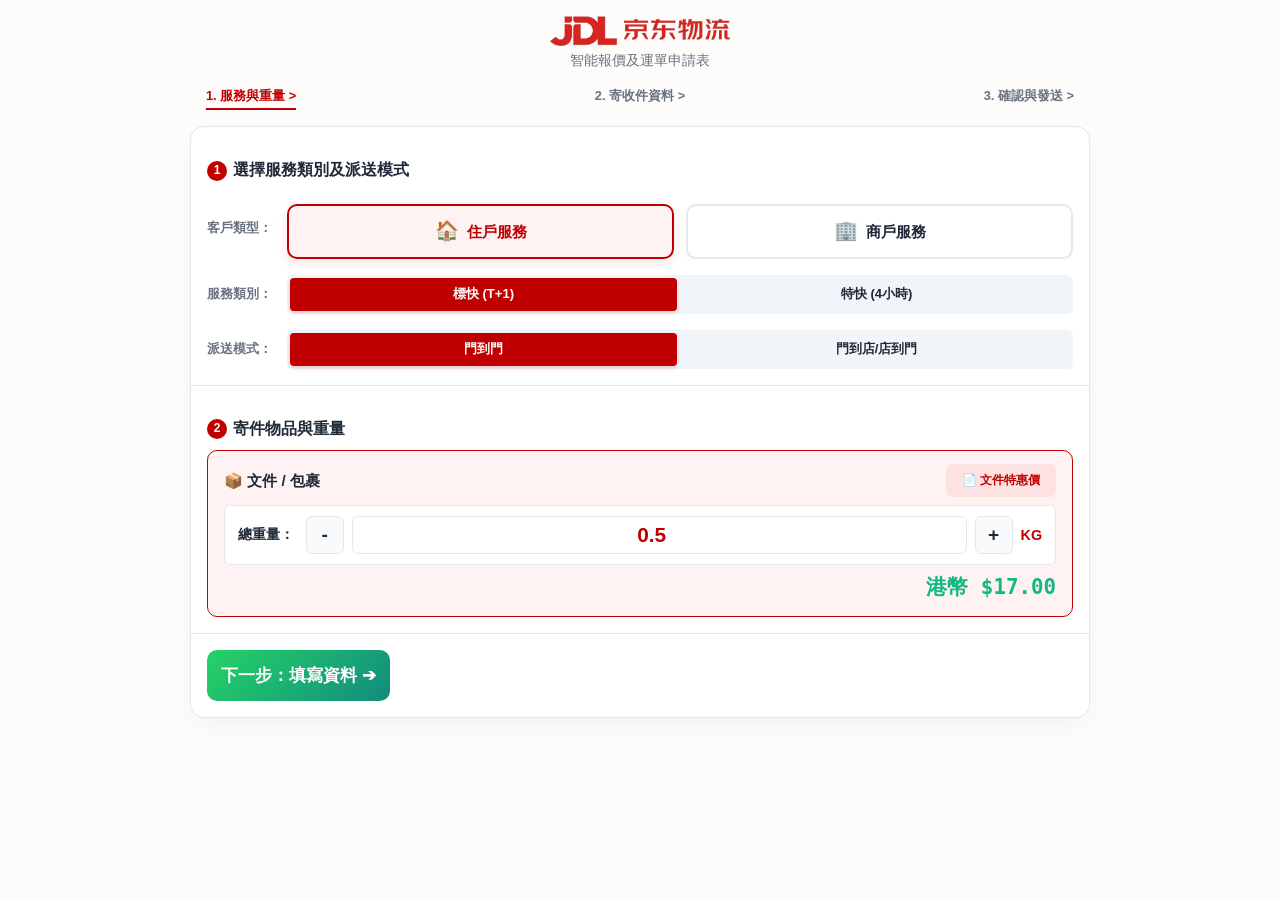
==== commit a48e13c5: "Add files via upload" ====
--- a/index.html
+++ b/index.html
@@ -25,9 +25,9 @@
 
         <!-- 進度條 -->
         <div class="progress-bar">
-            <div class="step active" id="step1">1. 服務與重量</div>
-            <div class="step" id="step2">2. 寄收件資料</div>
-            <div class="step" id="step3">3. 確認與發送</div>
+            <div class="step active" id="step1">1. 服務與重量  ></div>
+            <div class="step" id="step2">2. 寄收件資料  ></div>
+            <div class="step" id="step3">3. 確認與發送  ></div>
         </div>
 
         <form id="orderForm" class="form-container">
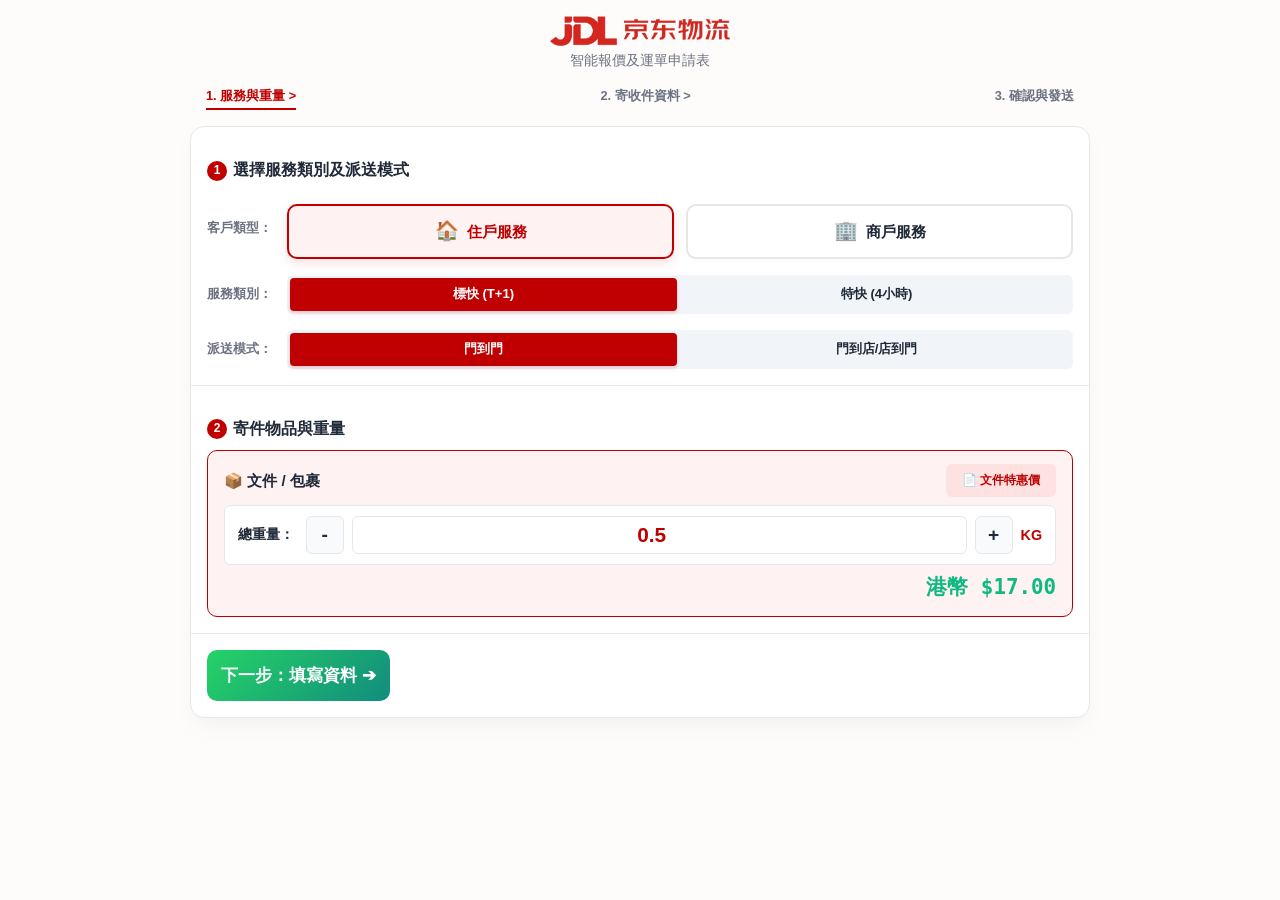
==== commit b5fc56c4: "Add files via upload" ====
--- a/index.html
+++ b/index.html
@@ -27,7 +27,7 @@
         <div class="progress-bar">
             <div class="step active" id="step1">1. 服務與重量  ></div>
             <div class="step" id="step2">2. 寄收件資料  ></div>
-            <div class="step" id="step3">3. 確認與發送  ></div>
+            <div class="step" id="step3">3. 確認與發送</div>
         </div>
 
         <form id="orderForm" class="form-container">
